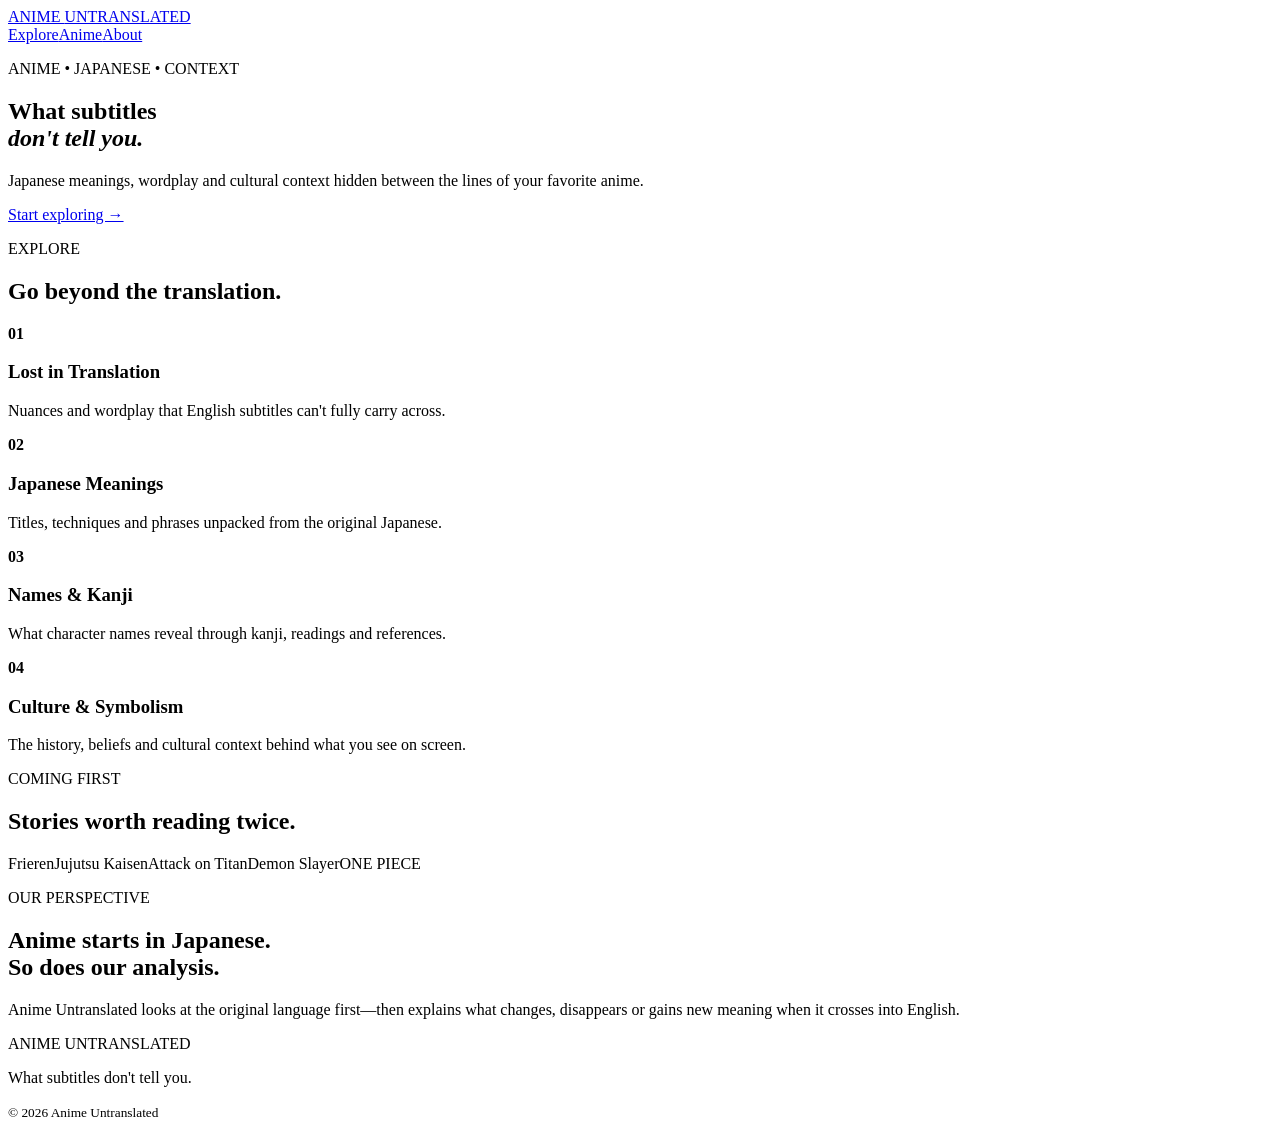
==== index.html @ e4d6406d "Build Anime Untranslated homepage" ====
<!doctype html>
<html lang="en">
<head>
<meta charset="utf-8"><meta name="viewport" content="width=device-width,initial-scale=1">
<title>Anime Untranslated — What subtitles don't tell you.</title>
<meta name="description" content="Discover the Japanese meanings, wordplay, cultural context and nuances that anime subtitles can't fully capture.">
<link rel="stylesheet" href="styles.css">
</head>
<body>
<header><a class="brand" href="/">ANIME <span>UNTRANSLATED</span></a><nav><a href="#explore">Explore</a><a href="#anime">Anime</a><a href="#about">About</a></nav></header>
<main>
<section class="hero"><p class="eyebrow">ANIME • JAPANESE • CONTEXT</p><h1>What subtitles<br><em>don't tell you.</em></h1><p class="lead">Japanese meanings, wordplay and cultural context hidden between the lines of your favorite anime.</p><a class="cta" href="#explore">Start exploring →</a></section>
<section id="explore"><p class="kicker">EXPLORE</p><h2>Go beyond the translation.</h2><div class="grid">
<article><b>01</b><h3>Lost in Translation</h3><p>Nuances and wordplay that English subtitles can't fully carry across.</p></article>
<article><b>02</b><h3>Japanese Meanings</h3><p>Titles, techniques and phrases unpacked from the original Japanese.</p></article>
<article><b>03</b><h3>Names & Kanji</h3><p>What character names reveal through kanji, readings and references.</p></article>
<article><b>04</b><h3>Culture & Symbolism</h3><p>The history, beliefs and cultural context behind what you see on screen.</p></article>
</div></section>
<section id="anime" class="featured"><p class="kicker">COMING FIRST</p><h2>Stories worth reading twice.</h2><div class="chips"><span>Frieren</span><span>Jujutsu Kaisen</span><span>Attack on Titan</span><span>Demon Slayer</span><span>ONE PIECE</span></div></section>
<section id="about" class="about"><p class="kicker">OUR PERSPECTIVE</p><h2>Anime starts in Japanese.<br>So does our analysis.</h2><p>Anime Untranslated looks at the original language first—then explains what changes, disappears or gains new meaning when it crosses into English.</p></section>
</main>
<footer><div class="brand">ANIME <span>UNTRANSLATED</span></div><p>What subtitles don't tell you.</p><small>© 2026 Anime Untranslated</small></footer>
</body></html>
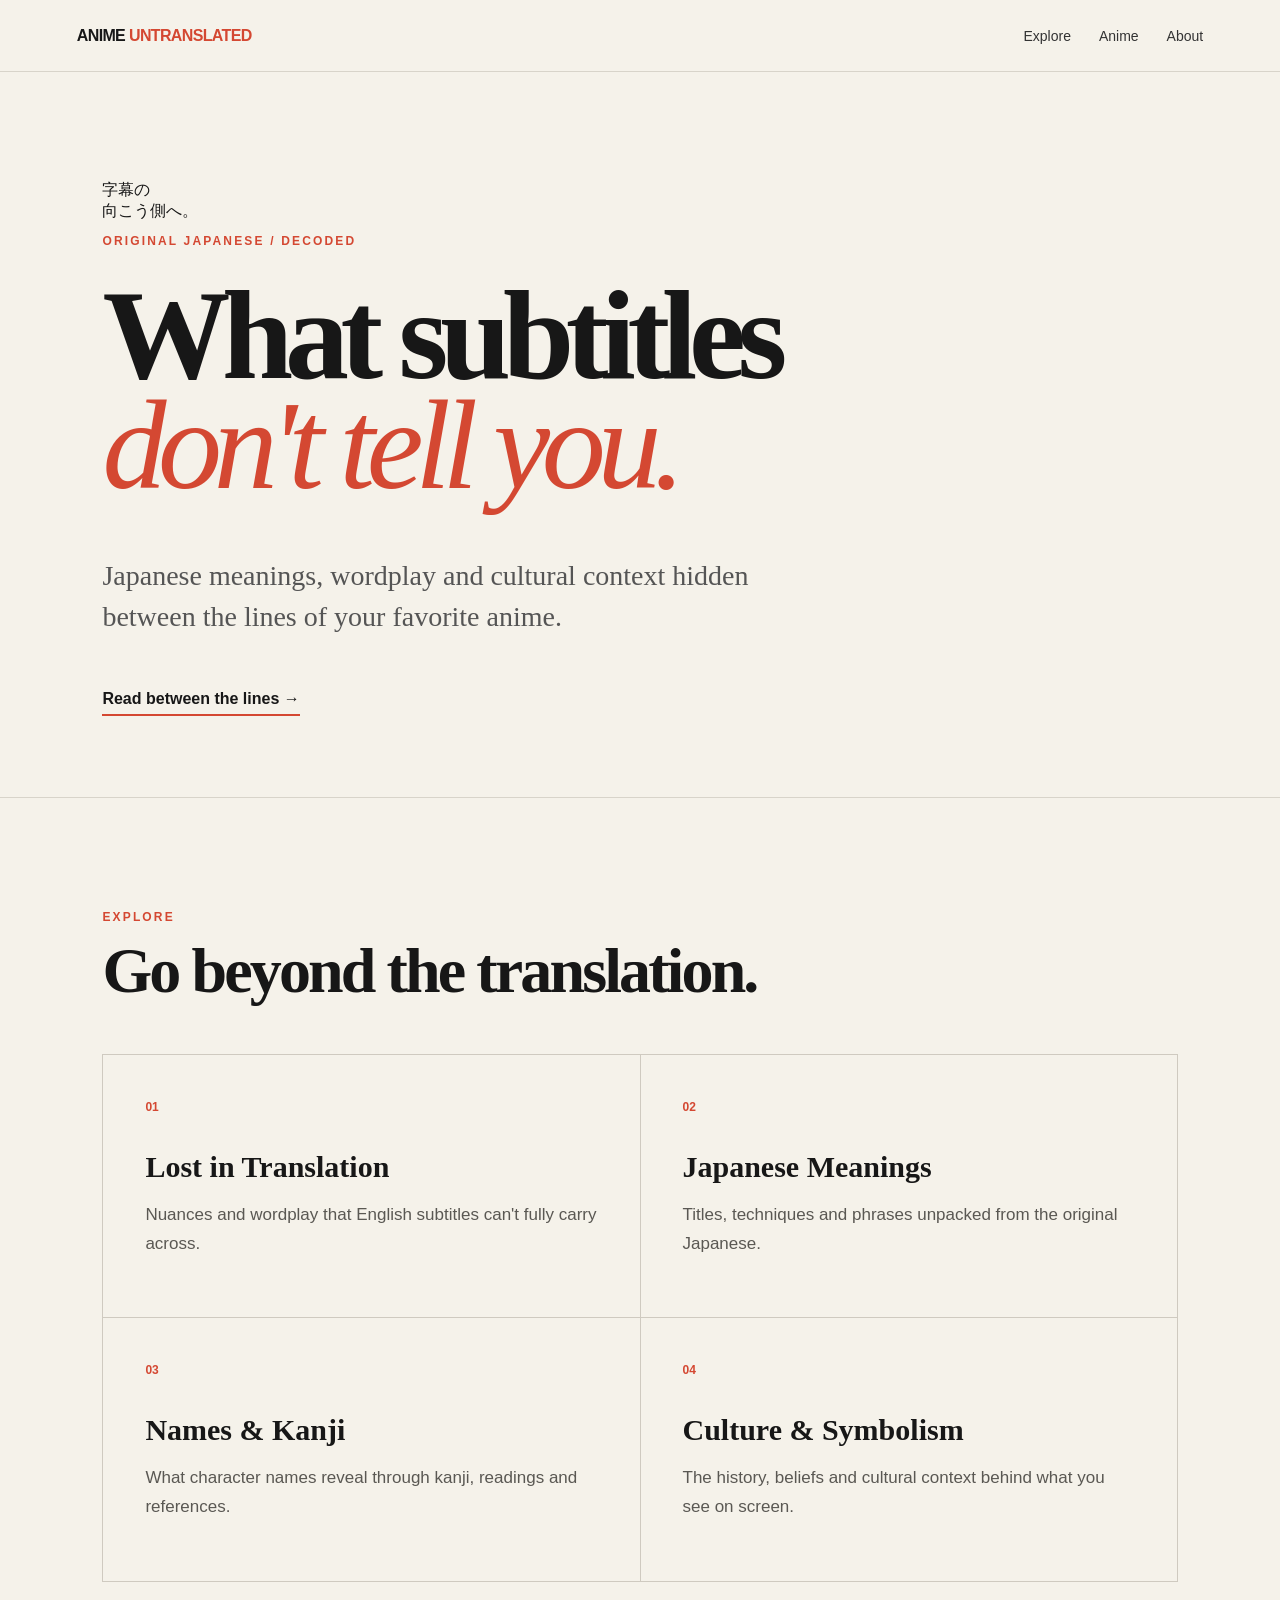
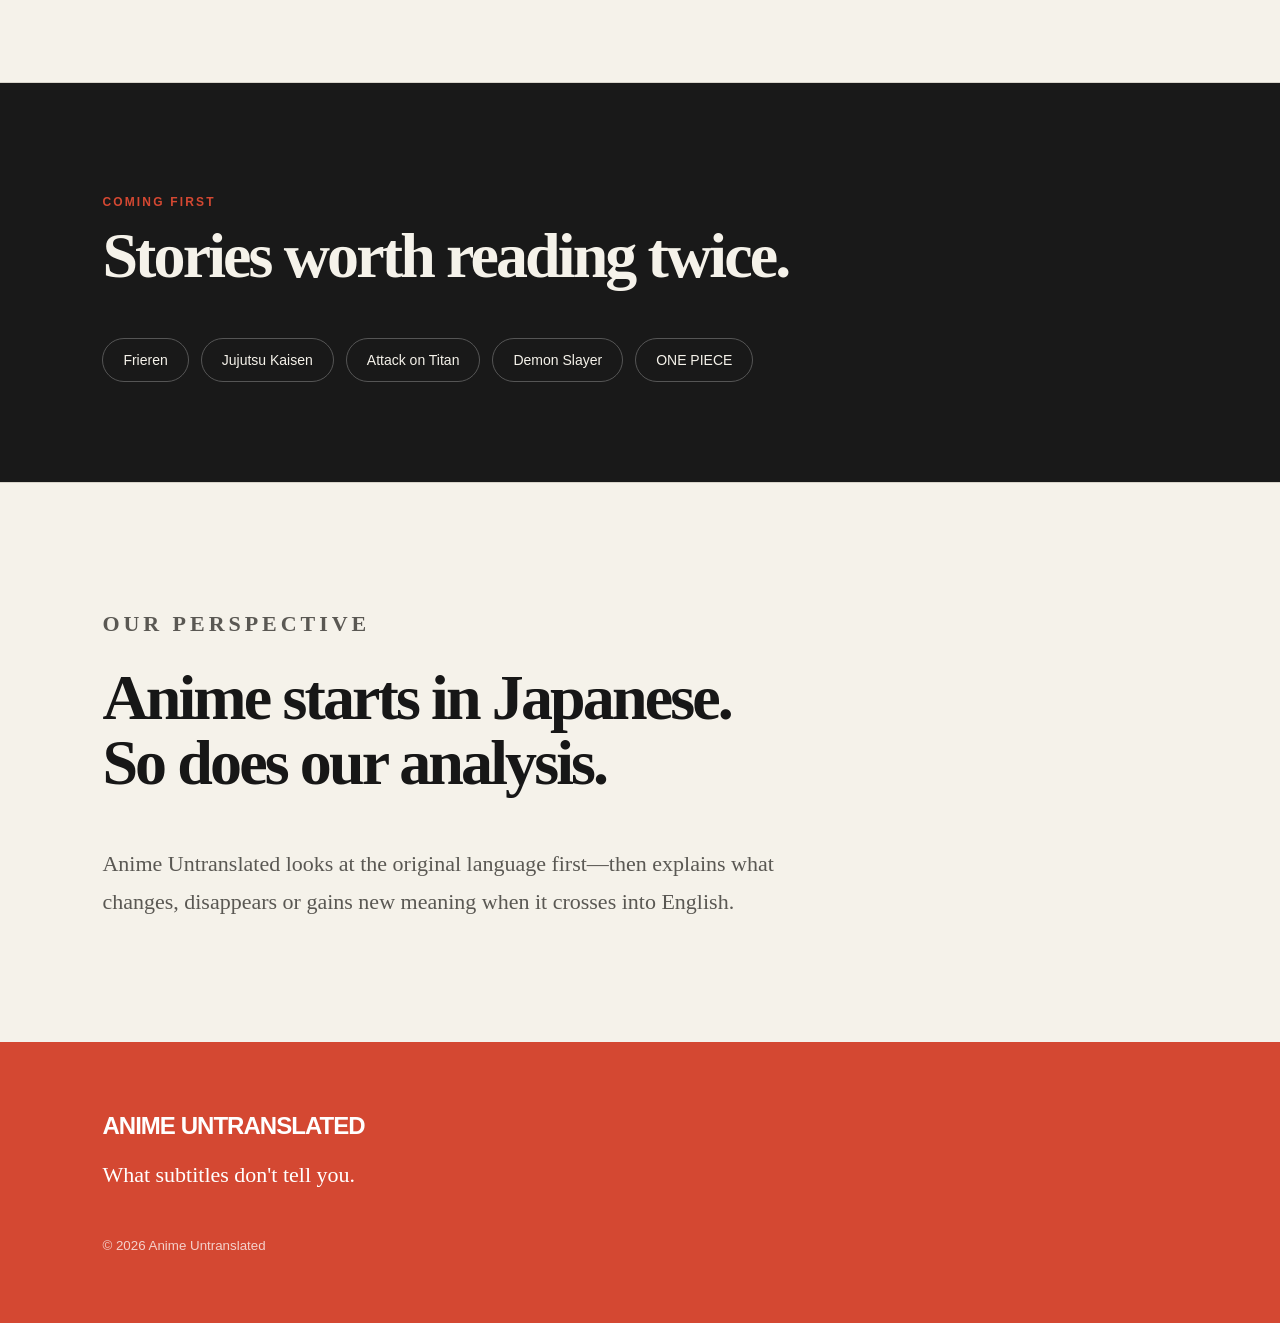
==== commit 02240c43: "Refine editorial homepage identity" ====
--- a/index.html
+++ b/index.html
@@ -9,7 +9,7 @@
 <body>
 <header><a class="brand" href="/">ANIME <span>UNTRANSLATED</span></a><nav><a href="#explore">Explore</a><a href="#anime">Anime</a><a href="#about">About</a></nav></header>
 <main>
-<section class="hero"><p class="eyebrow">ANIME • JAPANESE • CONTEXT</p><h1>What subtitles<br><em>don't tell you.</em></h1><p class="lead">Japanese meanings, wordplay and cultural context hidden between the lines of your favorite anime.</p><a class="cta" href="#explore">Start exploring →</a></section>
+<section class="hero"><div class="jp-mark" aria-hidden="true">字幕の<br>向こう側へ。</div><p class="eyebrow">ORIGINAL JAPANESE / DECODED</p><h1>What subtitles<br><em>don't tell you.</em></h1><p class="lead">Japanese meanings, wordplay and cultural context hidden between the lines of your favorite anime.</p><a class="cta" href="#explore">Read between the lines →</a></section>
 <section id="explore"><p class="kicker">EXPLORE</p><h2>Go beyond the translation.</h2><div class="grid">
 <article><b>01</b><h3>Lost in Translation</h3><p>Nuances and wordplay that English subtitles can't fully carry across.</p></article>
 <article><b>02</b><h3>Japanese Meanings</h3><p>Titles, techniques and phrases unpacked from the original Japanese.</p></article>
--- a/styles.css
+++ b/styles.css
@@ -0,0 +1 @@
+*{box-sizing:border-box}html{scroll-behavior:smooth}body{margin:0;background:#f5f2ea;color:#171717;font-family:Arial,Helvetica,sans-serif}header{height:72px;display:flex;align-items:center;justify-content:space-between;padding:0 6vw;border-bottom:1px solid #d8d4ca;position:sticky;top:0;background:rgba(245,242,234,.94);backdrop-filter:blur(10px);z-index:5}.brand{font-weight:900;letter-spacing:-.04em;text-decoration:none;color:#171717}.brand span{color:#d44832}nav{display:flex;gap:28px}nav a{color:#333;text-decoration:none;font-size:14px}.hero{min-height:78vh;padding:12vh 8vw 9vh;display:flex;flex-direction:column;justify-content:center}.eyebrow,.kicker{font-size:12px;font-weight:800;letter-spacing:.18em;color:#d44832}.hero h1{font-family:Georgia,serif;font-size:clamp(58px,10vw,128px);line-height:.86;letter-spacing:-.065em;margin:20px 0 28px;max-width:1100px}.hero h1 em{font-weight:400;color:#d44832}.lead{font-family:Georgia,serif;font-size:clamp(19px,2.2vw,28px);line-height:1.45;max-width:700px;color:#555}.cta{display:inline-block;margin-top:25px;color:#171717;font-weight:800;text-decoration:none;border-bottom:2px solid #d44832;width:max-content;padding-bottom:6px}section:not(.hero){padding:100px 8vw;border-top:1px solid #d8d4ca}h2{font-family:Georgia,serif;font-size:clamp(38px,5vw,68px);letter-spacing:-.045em;margin:14px 0 50px;line-height:1.02}.grid{display:grid;grid-template-columns:repeat(2,1fr);gap:1px;background:#cfcac0;border:1px solid #cfcac0}.grid article{background:#f5f2ea;padding:42px}.grid b{color:#d44832;font-size:12px}.grid h3{font-family:Georgia,serif;font-size:30px;margin:35px 0 12px}.grid p,.about p{color:#5a5853;line-height:1.7;font-size:17px;max-width:720px}.featured{background:#191919;color:#f5f2ea}.chips{display:flex;flex-wrap:wrap;gap:12px}.chips span{border:1px solid #555;border-radius:100px;padding:13px 20px;font-size:14px}.about p{font-family:Georgia,serif;font-size:22px}footer{padding:70px 8vw;background:#d44832;color:#fff}footer .brand,footer .brand span{color:#fff;font-size:24px}footer p{font-family:Georgia,serif;font-size:22px}footer small{display:block;margin-top:50px;opacity:.75}@media(max-width:650px){header{padding:0 5vw}nav{gap:14px}nav a:nth-child(2){display:none}.hero{padding:10vh 6vw 8vh}.hero h1{font-size:17vw}section:not(.hero){padding:72px 6vw}.grid{grid-template-columns:1fr}.grid article{padding:32px}h2{margin-bottom:35px}}
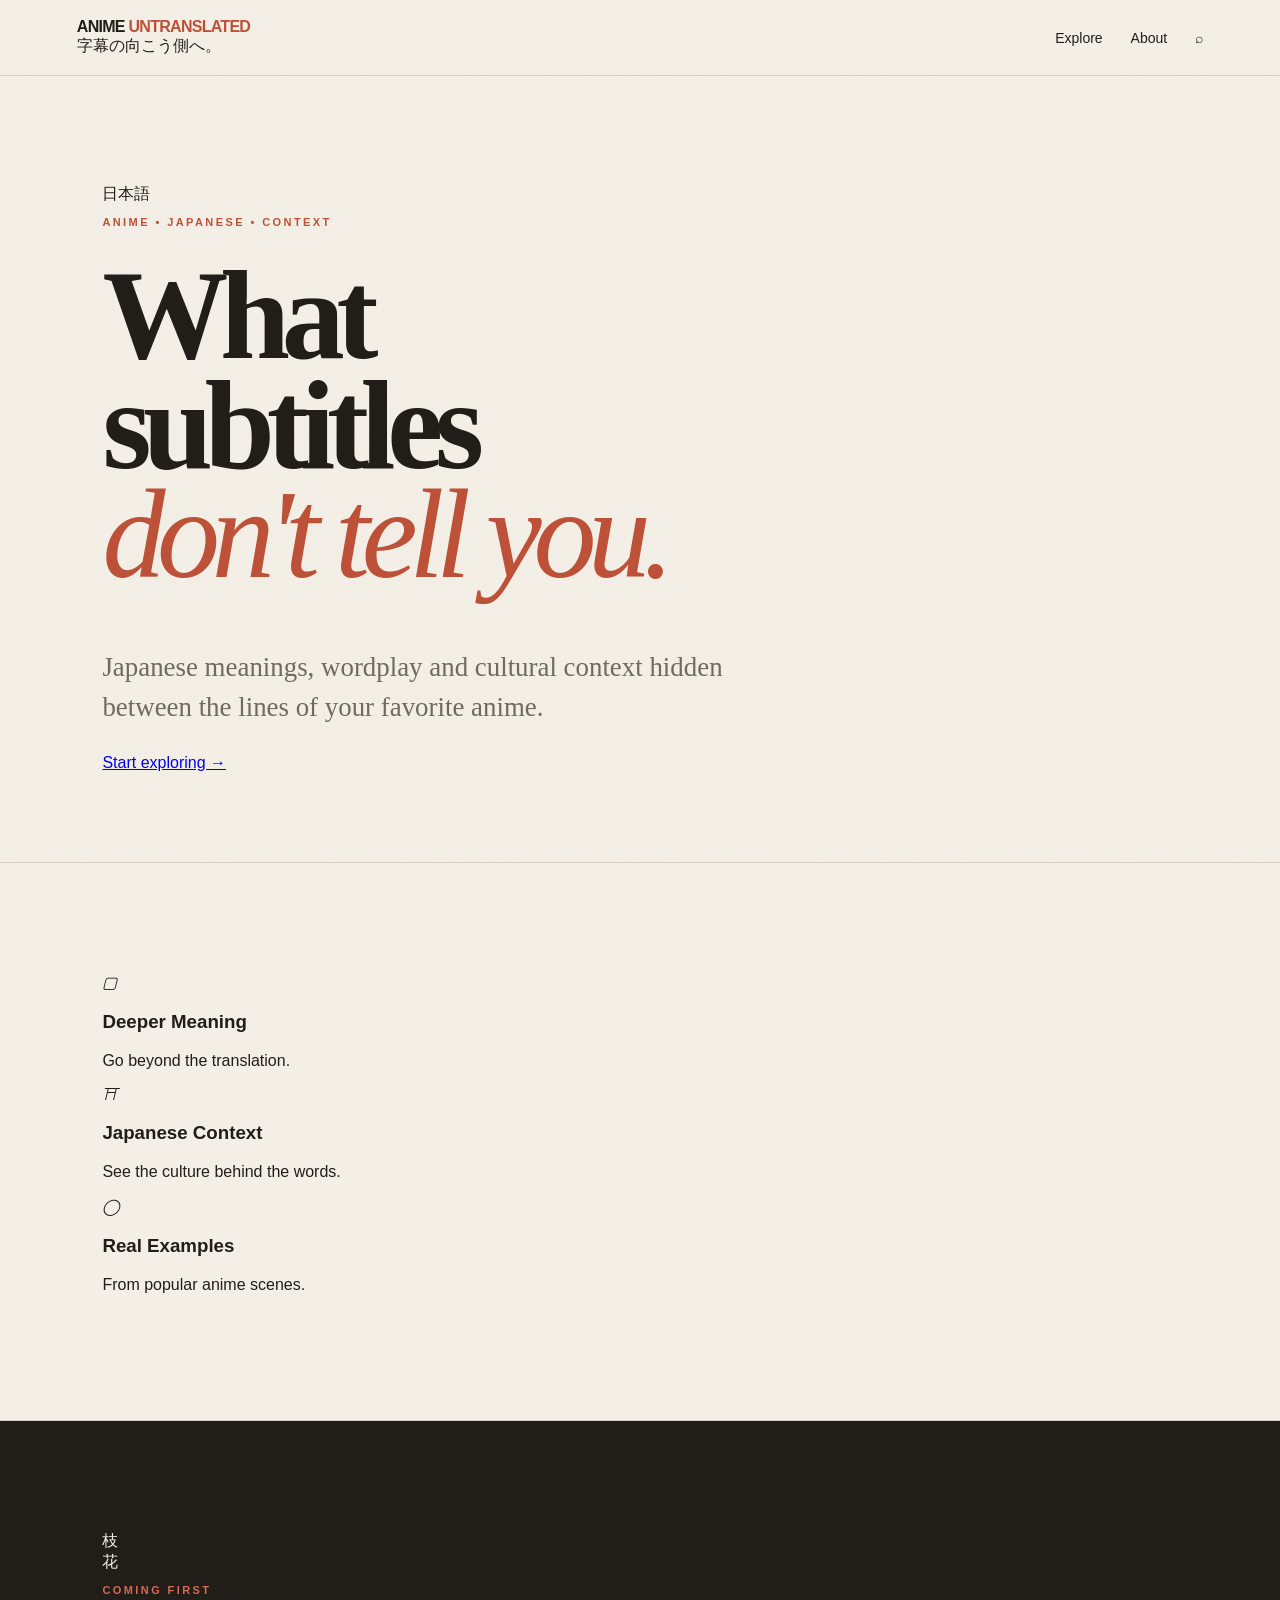
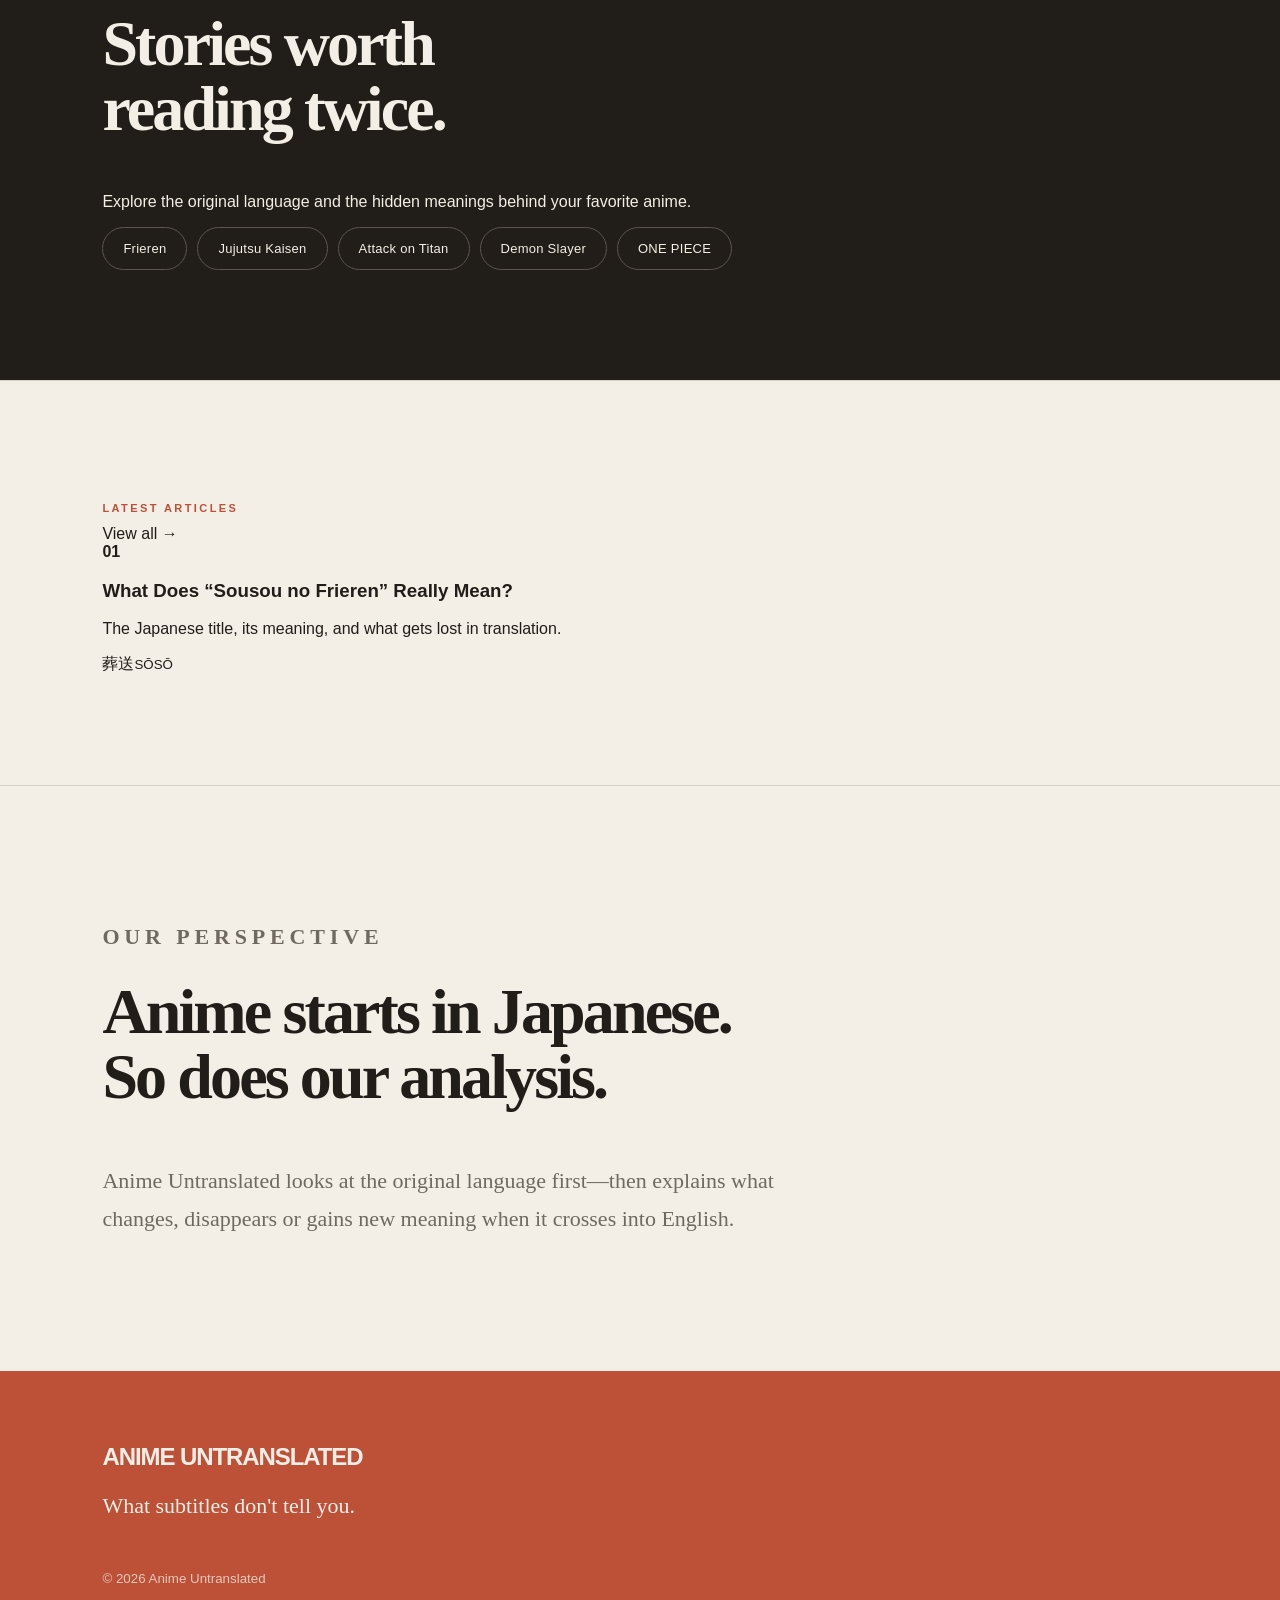
==== commit c4839b5e: "Implement refined Anime Untranslated homepage" ====
--- a/index.html
+++ b/index.html
@@ -1,23 +1,8 @@
-<!doctype html>
-<html lang="en">
-<head>
-<meta charset="utf-8"><meta name="viewport" content="width=device-width,initial-scale=1">
-<title>Anime Untranslated — What subtitles don't tell you.</title>
-<meta name="description" content="Discover the Japanese meanings, wordplay, cultural context and nuances that anime subtitles can't fully capture.">
-<link rel="stylesheet" href="styles.css">
-</head>
-<body>
-<header><a class="brand" href="/">ANIME <span>UNTRANSLATED</span></a><nav><a href="#explore">Explore</a><a href="#anime">Anime</a><a href="#about">About</a></nav></header>
-<main>
-<section class="hero"><div class="jp-mark" aria-hidden="true">字幕の<br>向こう側へ。</div><p class="eyebrow">ORIGINAL JAPANESE / DECODED</p><h1>What subtitles<br><em>don't tell you.</em></h1><p class="lead">Japanese meanings, wordplay and cultural context hidden between the lines of your favorite anime.</p><a class="cta" href="#explore">Read between the lines →</a></section>
-<section id="explore"><p class="kicker">EXPLORE</p><h2>Go beyond the translation.</h2><div class="grid">
-<article><b>01</b><h3>Lost in Translation</h3><p>Nuances and wordplay that English subtitles can't fully carry across.</p></article>
-<article><b>02</b><h3>Japanese Meanings</h3><p>Titles, techniques and phrases unpacked from the original Japanese.</p></article>
-<article><b>03</b><h3>Names & Kanji</h3><p>What character names reveal through kanji, readings and references.</p></article>
-<article><b>04</b><h3>Culture & Symbolism</h3><p>The history, beliefs and cultural context behind what you see on screen.</p></article>
-</div></section>
-<section id="anime" class="featured"><p class="kicker">COMING FIRST</p><h2>Stories worth reading twice.</h2><div class="chips"><span>Frieren</span><span>Jujutsu Kaisen</span><span>Attack on Titan</span><span>Demon Slayer</span><span>ONE PIECE</span></div></section>
-<section id="about" class="about"><p class="kicker">OUR PERSPECTIVE</p><h2>Anime starts in Japanese.<br>So does our analysis.</h2><p>Anime Untranslated looks at the original language first—then explains what changes, disappears or gains new meaning when it crosses into English.</p></section>
-</main>
-<footer><div class="brand">ANIME <span>UNTRANSLATED</span></div><p>What subtitles don't tell you.</p><small>© 2026 Anime Untranslated</small></footer>
-</body></html>+<!doctype html><html lang="en"><head><meta charset="utf-8"><meta name="viewport" content="width=device-width,initial-scale=1"><title>Anime Untranslated — What subtitles don't tell you.</title><meta name="description" content="Japanese meanings, wordplay and cultural context hidden between the lines of your favorite anime."><link rel="stylesheet" href="styles.css"></head><body>
+<header><div><a class="brand" href="/">ANIME <span>UNTRANSLATED</span></a><div class="brand-jp">字幕の向こう側へ。</div></div><nav><a href="#explore">Explore</a><a href="#about">About</a><a class="search" href="#latest" aria-label="Latest articles">⌕</a></nav></header>
+<main><section class="hero"><div class="kanji" aria-hidden="true">日本語</div><p class="eyebrow">ANIME • JAPANESE • CONTEXT</p><h1>What<br>subtitles<br><em>don't tell you.</em></h1><p class="lead">Japanese meanings, wordplay and cultural context hidden between the lines of your favorite anime.</p><a class="button" href="#explore">Start exploring →</a></section>
+<section id="explore" class="benefits"><div><i>▢</i><h3>Deeper Meaning</h3><p>Go beyond the translation.</p></div><div><i>⛩</i><h3>Japanese Context</h3><p>See the culture behind the words.</p></div><div><i>◯</i><h3>Real Examples</h3><p>From popular anime scenes.</p></div></section>
+<section class="featured"><div class="sakura" aria-hidden="true">枝<br>花</div><p class="kicker">COMING FIRST</p><h2>Stories worth<br>reading twice.</h2><p>Explore the original language and the hidden meanings behind your favorite anime.</p><div class="chips"><span>Frieren</span><span>Jujutsu Kaisen</span><span>Attack on Titan</span><span>Demon Slayer</span><span>ONE PIECE</span></div></section>
+<section id="latest" class="latest"><div class="section-head"><p class="kicker">LATEST ARTICLES</p><span>View all →</span></div><article class="article-card"><b>01</b><div><h3>What Does “Sousou no Frieren” Really Mean?</h3><p>The Japanese title, its meaning, and what gets lost in translation.</p></div><div class="article-art" aria-hidden="true"><span>葬送</span><small>SŌSŌ</small></div></article></section>
+<section id="about" class="about"><p class="kicker">OUR PERSPECTIVE</p><h2>Anime starts in Japanese.<br>So does our analysis.</h2><p>Anime Untranslated looks at the original language first—then explains what changes, disappears or gains new meaning when it crosses into English.</p></section></main>
+<footer><div class="brand">ANIME <span>UNTRANSLATED</span></div><p>What subtitles don't tell you.</p><small>© 2026 Anime Untranslated</small></footer></body></html>
--- a/styles.css
+++ b/styles.css
@@ -1 +1 @@
-*{box-sizing:border-box}html{scroll-behavior:smooth}body{margin:0;background:#f5f2ea;color:#171717;font-family:Arial,Helvetica,sans-serif}header{height:72px;display:flex;align-items:center;justify-content:space-between;padding:0 6vw;border-bottom:1px solid #d8d4ca;position:sticky;top:0;background:rgba(245,242,234,.94);backdrop-filter:blur(10px);z-index:5}.brand{font-weight:900;letter-spacing:-.04em;text-decoration:none;color:#171717}.brand span{color:#d44832}nav{display:flex;gap:28px}nav a{color:#333;text-decoration:none;font-size:14px}.hero{min-height:78vh;padding:12vh 8vw 9vh;display:flex;flex-direction:column;justify-content:center}.eyebrow,.kicker{font-size:12px;font-weight:800;letter-spacing:.18em;color:#d44832}.hero h1{font-family:Georgia,serif;font-size:clamp(58px,10vw,128px);line-height:.86;letter-spacing:-.065em;margin:20px 0 28px;max-width:1100px}.hero h1 em{font-weight:400;color:#d44832}.lead{font-family:Georgia,serif;font-size:clamp(19px,2.2vw,28px);line-height:1.45;max-width:700px;color:#555}.cta{display:inline-block;margin-top:25px;color:#171717;font-weight:800;text-decoration:none;border-bottom:2px solid #d44832;width:max-content;padding-bottom:6px}section:not(.hero){padding:100px 8vw;border-top:1px solid #d8d4ca}h2{font-family:Georgia,serif;font-size:clamp(38px,5vw,68px);letter-spacing:-.045em;margin:14px 0 50px;line-height:1.02}.grid{display:grid;grid-template-columns:repeat(2,1fr);gap:1px;background:#cfcac0;border:1px solid #cfcac0}.grid article{background:#f5f2ea;padding:42px}.grid b{color:#d44832;font-size:12px}.grid h3{font-family:Georgia,serif;font-size:30px;margin:35px 0 12px}.grid p,.about p{color:#5a5853;line-height:1.7;font-size:17px;max-width:720px}.featured{background:#191919;color:#f5f2ea}.chips{display:flex;flex-wrap:wrap;gap:12px}.chips span{border:1px solid #555;border-radius:100px;padding:13px 20px;font-size:14px}.about p{font-family:Georgia,serif;font-size:22px}footer{padding:70px 8vw;background:#d44832;color:#fff}footer .brand,footer .brand span{color:#fff;font-size:24px}footer p{font-family:Georgia,serif;font-size:22px}footer small{display:block;margin-top:50px;opacity:.75}@media(max-width:650px){header{padding:0 5vw}nav{gap:14px}nav a:nth-child(2){display:none}.hero{padding:10vh 6vw 8vh}.hero h1{font-size:17vw}section:not(.hero){padding:72px 6vw}.grid{grid-template-columns:1fr}.grid article{padding:32px}h2{margin-bottom:35px}}+:root{--paper:#f3efe6;--ink:#211d19;--muted:#6f6962;--clay:#bd5138;--rule:#d8d0c4;--dark:#211d19}*{box-sizing:border-box}html{scroll-behavior:smooth}body{margin:0;background:var(--paper);color:var(--ink);font-family:-apple-system,BlinkMacSystemFont,"Helvetica Neue",Arial,sans-serif;-webkit-font-smoothing:antialiased}body:before{content:"";position:fixed;inset:0;pointer-events:none;opacity:.17;background-image:url("data:image/svg+xml,%3Csvg viewBox='0 0 180 180' xmlns='http://www.w3.org/2000/svg'%3E%3Cfilter id='n'%3E%3CfeTurbulence type='fractalNoise' baseFrequency='.8' numOctaves='3' stitchTiles='stitch'/%3E%3C/filter%3E%3Crect width='100%25' height='100%25' filter='url(%23n)' opacity='.08'/%3E%3C/svg%3E");z-index:20}header{height:76px;display:flex;align-items:center;justify-content:space-between;padding:0 6vw;border-bottom:1px solid var(--rule);position:sticky;top:0;background:rgba(243,239,230,.91);backdrop-filter:blur(14px);z-index:10}.brand{font-weight:900;letter-spacing:-.045em;text-decoration:none;color:var(--ink)}.brand span{color:var(--clay)}nav{display:flex;gap:28px}nav a{color:var(--ink);text-decoration:none;font-size:14px;position:relative}nav a:after{content:"";position:absolute;left:0;right:100%;bottom:-7px;height:1px;background:var(--clay);transition:.2s}nav a:hover:after{right:0}.hero{min-height:82vh;padding:12vh 8vw 10vh;display:flex;flex-direction:column;justify-content:center;position:relative;overflow:hidden}.jp-mark{position:absolute;right:6vw;top:11vh;font-family:Georgia,"Times New Roman",serif;font-size:clamp(42px,6vw,88px);line-height:1.05;color:var(--clay);opacity:.10;writing-mode:vertical-rl;letter-spacing:.06em}.eyebrow,.kicker{font-size:11px;font-weight:800;letter-spacing:.22em;color:var(--clay)}.hero h1{font-family:Georgia,"Times New Roman",serif;font-size:clamp(58px,10vw,126px);line-height:.87;letter-spacing:-.066em;margin:22px 0 30px;max-width:1050px}.hero h1 em{font-weight:400;color:var(--clay)}.lead{font-family:Georgia,"Times New Roman",serif;font-size:clamp(19px,2.1vw,27px);line-height:1.5;max-width:680px;color:var(--muted)}.cta{display:inline-flex;align-items:center;margin-top:26px;color:var(--ink);font-weight:800;text-decoration:none;border-bottom:2px solid var(--clay);width:max-content;padding:0 0 7px;transition:gap .2s;gap:8px}.cta:hover{gap:14px}section:not(.hero){padding:110px 8vw;border-top:1px solid var(--rule)}h2{font-family:Georgia,"Times New Roman",serif;font-size:clamp(39px,5vw,67px);letter-spacing:-.045em;margin:15px 0 52px;line-height:1.02}.grid{display:grid;grid-template-columns:repeat(2,1fr);gap:1px;background:var(--rule);border:1px solid var(--rule)}.grid article{background:var(--paper);padding:44px;transition:transform .25s,background .25s}.grid article:hover{background:#eee7db;transform:translateY(-3px)}.grid b{color:var(--clay);font-size:11px;letter-spacing:.12em}.grid h3{font-family:Georgia,"Times New Roman",serif;font-size:30px;margin:38px 0 12px;letter-spacing:-.025em}.grid p,.about p{color:var(--muted);line-height:1.75;font-size:17px;max-width:720px}.featured{background:var(--dark);color:var(--paper)}.featured .kicker{color:#d76a50}.chips{display:flex;flex-wrap:wrap;gap:10px}.chips span{border:1px solid #5b554e;border-radius:100px;padding:13px 20px;font-size:13px;letter-spacing:.02em}.about p{font-family:Georgia,"Times New Roman",serif;font-size:22px}footer{padding:72px 8vw;background:var(--clay);color:var(--paper)}footer .brand,footer .brand span{color:var(--paper);font-size:24px}footer p{font-family:Georgia,"Times New Roman",serif;font-size:22px}footer small{display:block;margin-top:52px;opacity:.75}@media(max-width:650px){header{height:70px;padding:0 5.5vw}.brand{font-size:15px}nav{gap:18px}nav a{font-size:13px}nav a:nth-child(2){display:none}.hero{min-height:calc(100svh - 70px);padding:10vh 6vw 8vh}.jp-mark{font-size:46px;right:-6px;top:7vh;opacity:.065}.hero h1{font-size:16.4vw;line-height:.89;margin-top:20px}.lead{font-size:20px;line-height:1.55}.cta{margin-top:24px}section:not(.hero){padding:78px 6vw}.grid{grid-template-columns:1fr}.grid article{padding:34px}.grid h3{margin-top:30px}h2{margin-bottom:38px}}@media(prefers-reduced-motion:reduce){html{scroll-behavior:auto}.grid article,.cta,nav a:after{transition:none}}
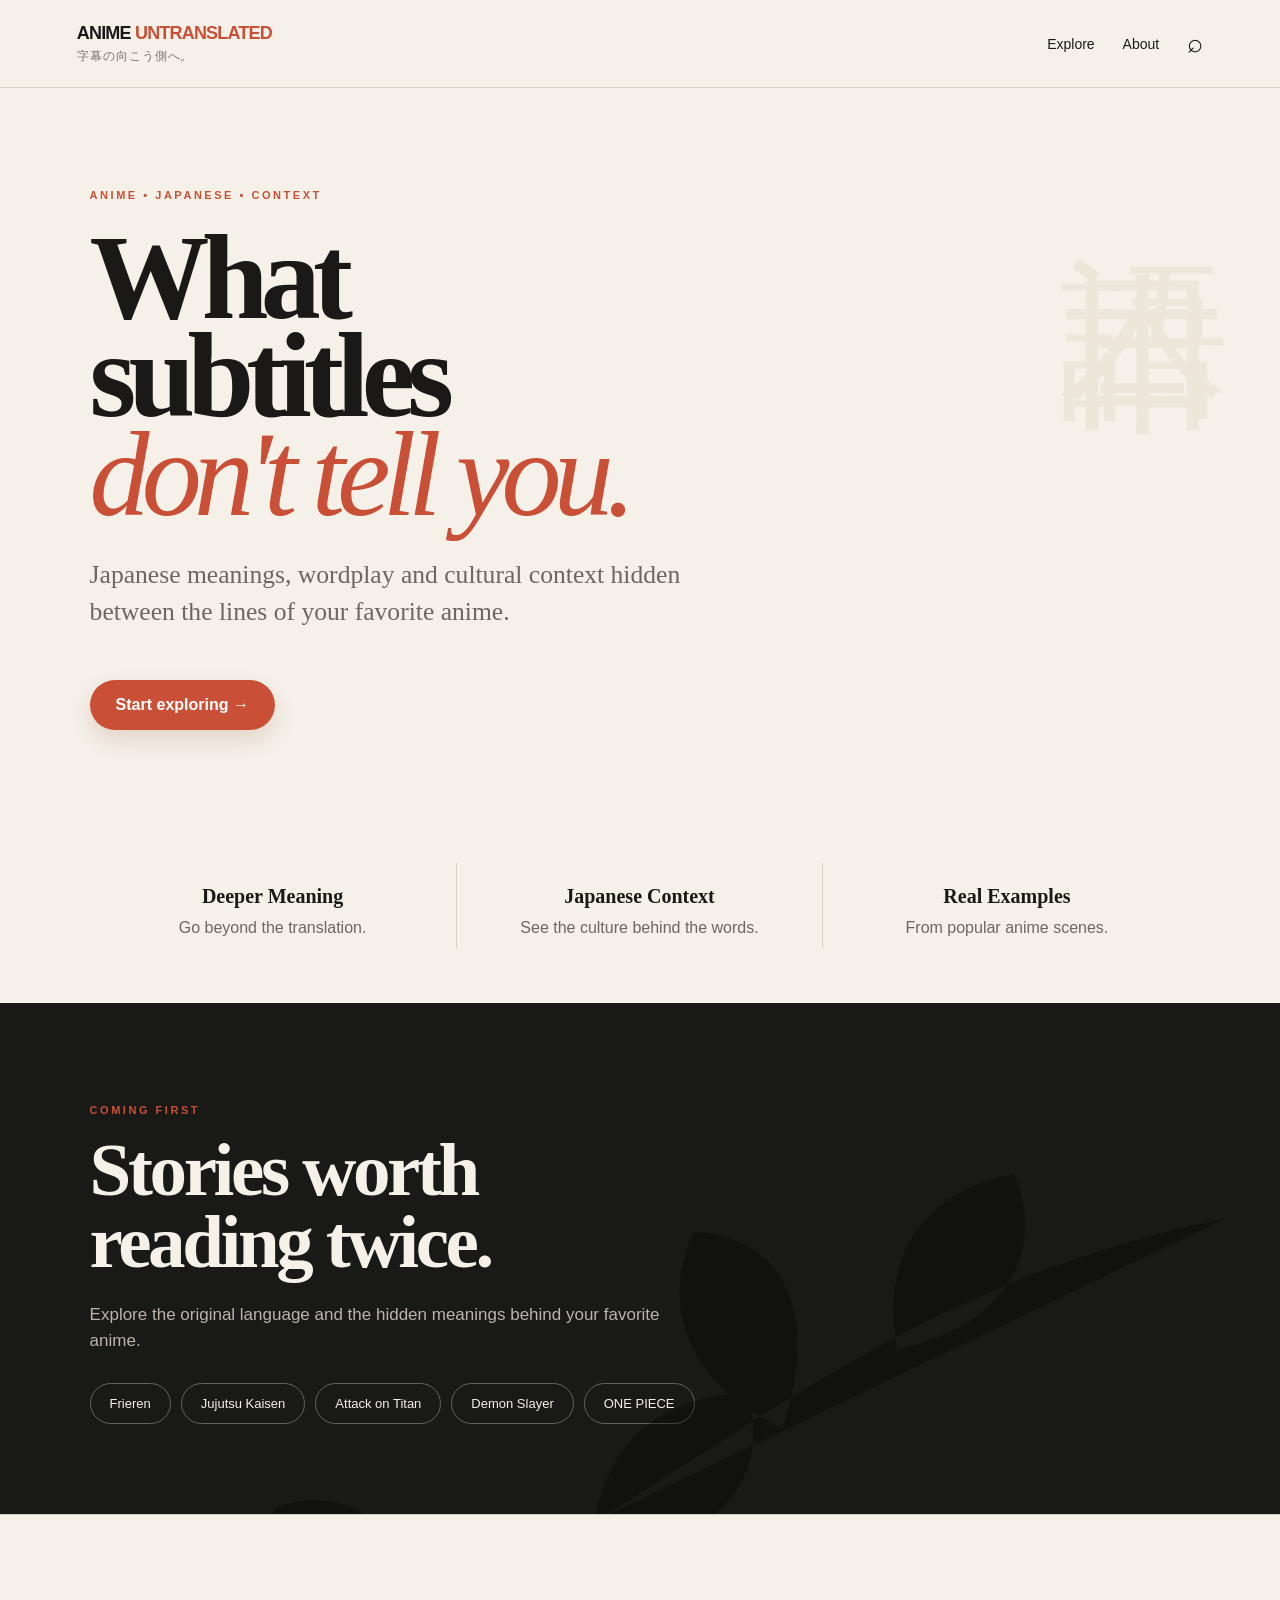
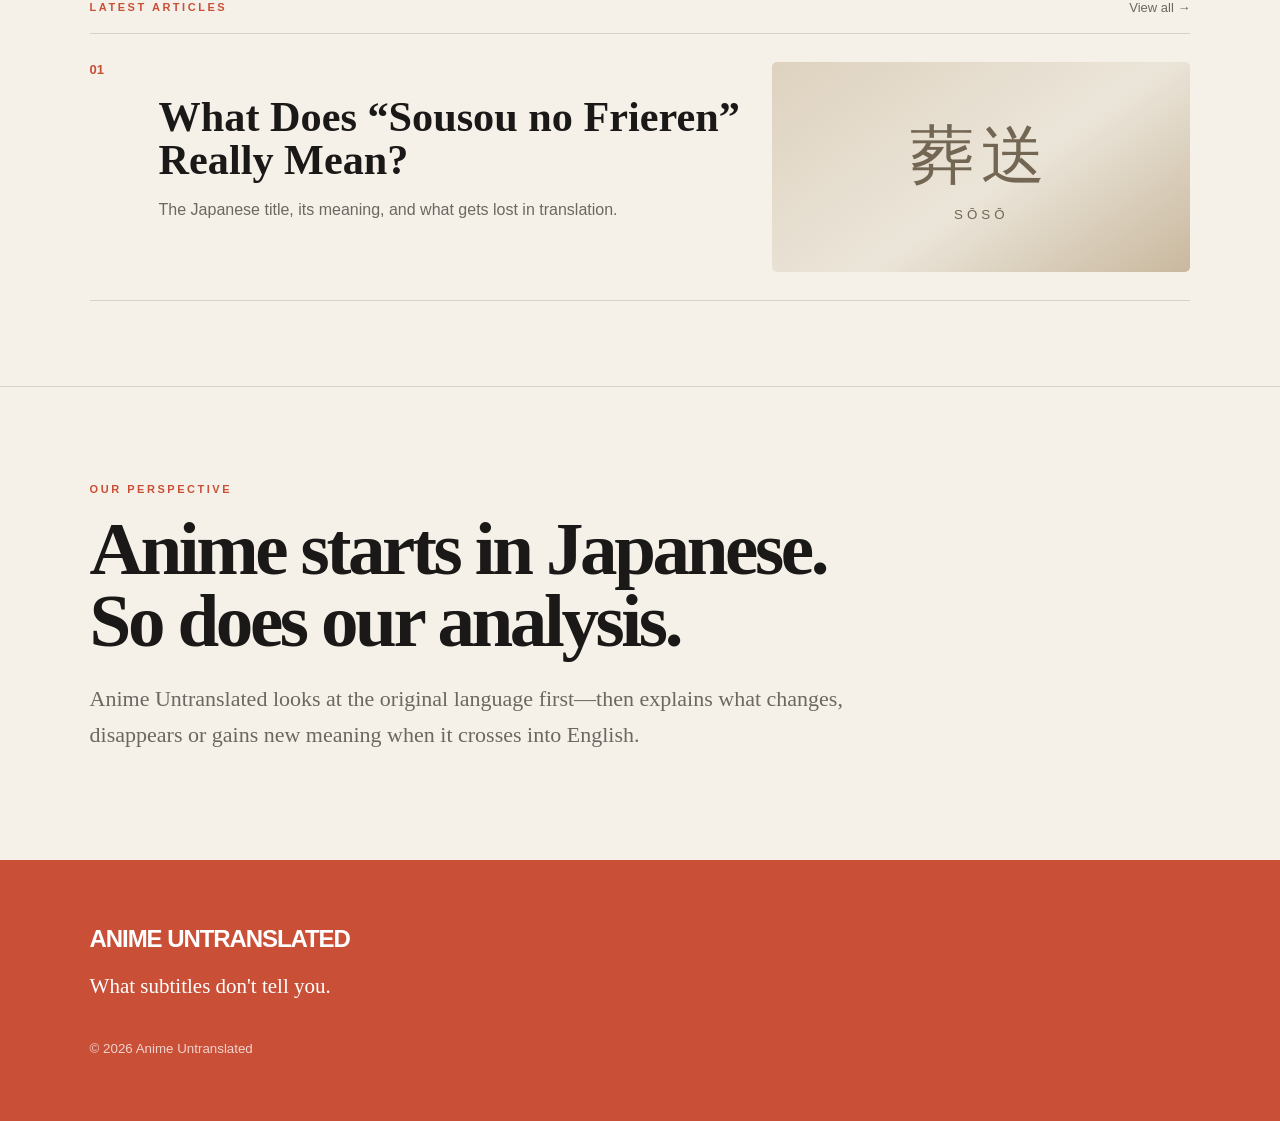
==== commit 4ba64da6: "Polish mobile icons and decorative artwork" ====
--- a/index.html
+++ b/index.html
@@ -1,8 +1,8 @@
 <!doctype html><html lang="en"><head><meta charset="utf-8"><meta name="viewport" content="width=device-width,initial-scale=1"><title>Anime Untranslated — What subtitles don't tell you.</title><meta name="description" content="Japanese meanings, wordplay and cultural context hidden between the lines of your favorite anime."><link rel="stylesheet" href="styles.css"></head><body>
 <header><div><a class="brand" href="/">ANIME <span>UNTRANSLATED</span></a><div class="brand-jp">字幕の向こう側へ。</div></div><nav><a href="#explore">Explore</a><a href="#about">About</a><a class="search" href="#latest" aria-label="Latest articles">⌕</a></nav></header>
 <main><section class="hero"><div class="kanji" aria-hidden="true">日本語</div><p class="eyebrow">ANIME • JAPANESE • CONTEXT</p><h1>What<br>subtitles<br><em>don't tell you.</em></h1><p class="lead">Japanese meanings, wordplay and cultural context hidden between the lines of your favorite anime.</p><a class="button" href="#explore">Start exploring →</a></section>
-<section id="explore" class="benefits"><div><i>▢</i><h3>Deeper Meaning</h3><p>Go beyond the translation.</p></div><div><i>⛩</i><h3>Japanese Context</h3><p>See the culture behind the words.</p></div><div><i>◯</i><h3>Real Examples</h3><p>From popular anime scenes.</p></div></section>
-<section class="featured"><div class="sakura" aria-hidden="true">枝<br>花</div><p class="kicker">COMING FIRST</p><h2>Stories worth<br>reading twice.</h2><p>Explore the original language and the hidden meanings behind your favorite anime.</p><div class="chips"><span>Frieren</span><span>Jujutsu Kaisen</span><span>Attack on Titan</span><span>Demon Slayer</span><span>ONE PIECE</span></div></section>
+<section id="explore" class="benefits"><div><i class="ico book" aria-hidden="true"></i><h3>Deeper Meaning</h3><p>Go beyond the translation.</p></div><div><i class="ico torii" aria-hidden="true"></i><h3>Japanese Context</h3><p>See the culture behind the words.</p></div><div><i class="ico bubble" aria-hidden="true"></i><h3>Real Examples</h3><p>From popular anime scenes.</p></div></section>
+<section class="featured"><svg class="sakura" viewBox="0 0 260 210" aria-hidden="true"><path d="M250 8C190 34 160 73 119 111S55 158 9 194M186 51c-8-19-2-35 17-43 10 15 6 32-17 43Zm-21 22c-20-5-32-18-28-38 18-3 31 9 28 38Zm-35 36c-4-22 5-37 26-42 9 17 1 34-26 42Zm-31 31c-21 1-35-8-39-27 16-10 33-1 39 27Zm-34 26c-4-19 3-33 21-40 11 13 6 29-21 40Z"/></svg><p class="kicker">COMING FIRST</p><h2>Stories worth<br>reading twice.</h2><p>Explore the original language and the hidden meanings behind your favorite anime.</p><div class="chips"><span>Frieren</span><span>Jujutsu Kaisen</span><span>Attack on Titan</span><span>Demon Slayer</span><span>ONE PIECE</span></div></section>
 <section id="latest" class="latest"><div class="section-head"><p class="kicker">LATEST ARTICLES</p><span>View all →</span></div><article class="article-card"><b>01</b><div><h3>What Does “Sousou no Frieren” Really Mean?</h3><p>The Japanese title, its meaning, and what gets lost in translation.</p></div><div class="article-art" aria-hidden="true"><span>葬送</span><small>SŌSŌ</small></div></article></section>
 <section id="about" class="about"><p class="kicker">OUR PERSPECTIVE</p><h2>Anime starts in Japanese.<br>So does our analysis.</h2><p>Anime Untranslated looks at the original language first—then explains what changes, disappears or gains new meaning when it crosses into English.</p></section></main>
 <footer><div class="brand">ANIME <span>UNTRANSLATED</span></div><p>What subtitles don't tell you.</p><small>© 2026 Anime Untranslated</small></footer></body></html>
--- a/styles.css
+++ b/styles.css
@@ -1 +1 @@
-:root{--paper:#f3efe6;--ink:#211d19;--muted:#6f6962;--clay:#bd5138;--rule:#d8d0c4;--dark:#211d19}*{box-sizing:border-box}html{scroll-behavior:smooth}body{margin:0;background:var(--paper);color:var(--ink);font-family:-apple-system,BlinkMacSystemFont,"Helvetica Neue",Arial,sans-serif;-webkit-font-smoothing:antialiased}body:before{content:"";position:fixed;inset:0;pointer-events:none;opacity:.17;background-image:url("data:image/svg+xml,%3Csvg viewBox='0 0 180 180' xmlns='http://www.w3.org/2000/svg'%3E%3Cfilter id='n'%3E%3CfeTurbulence type='fractalNoise' baseFrequency='.8' numOctaves='3' stitchTiles='stitch'/%3E%3C/filter%3E%3Crect width='100%25' height='100%25' filter='url(%23n)' opacity='.08'/%3E%3C/svg%3E");z-index:20}header{height:76px;display:flex;align-items:center;justify-content:space-between;padding:0 6vw;border-bottom:1px solid var(--rule);position:sticky;top:0;background:rgba(243,239,230,.91);backdrop-filter:blur(14px);z-index:10}.brand{font-weight:900;letter-spacing:-.045em;text-decoration:none;color:var(--ink)}.brand span{color:var(--clay)}nav{display:flex;gap:28px}nav a{color:var(--ink);text-decoration:none;font-size:14px;position:relative}nav a:after{content:"";position:absolute;left:0;right:100%;bottom:-7px;height:1px;background:var(--clay);transition:.2s}nav a:hover:after{right:0}.hero{min-height:82vh;padding:12vh 8vw 10vh;display:flex;flex-direction:column;justify-content:center;position:relative;overflow:hidden}.jp-mark{position:absolute;right:6vw;top:11vh;font-family:Georgia,"Times New Roman",serif;font-size:clamp(42px,6vw,88px);line-height:1.05;color:var(--clay);opacity:.10;writing-mode:vertical-rl;letter-spacing:.06em}.eyebrow,.kicker{font-size:11px;font-weight:800;letter-spacing:.22em;color:var(--clay)}.hero h1{font-family:Georgia,"Times New Roman",serif;font-size:clamp(58px,10vw,126px);line-height:.87;letter-spacing:-.066em;margin:22px 0 30px;max-width:1050px}.hero h1 em{font-weight:400;color:var(--clay)}.lead{font-family:Georgia,"Times New Roman",serif;font-size:clamp(19px,2.1vw,27px);line-height:1.5;max-width:680px;color:var(--muted)}.cta{display:inline-flex;align-items:center;margin-top:26px;color:var(--ink);font-weight:800;text-decoration:none;border-bottom:2px solid var(--clay);width:max-content;padding:0 0 7px;transition:gap .2s;gap:8px}.cta:hover{gap:14px}section:not(.hero){padding:110px 8vw;border-top:1px solid var(--rule)}h2{font-family:Georgia,"Times New Roman",serif;font-size:clamp(39px,5vw,67px);letter-spacing:-.045em;margin:15px 0 52px;line-height:1.02}.grid{display:grid;grid-template-columns:repeat(2,1fr);gap:1px;background:var(--rule);border:1px solid var(--rule)}.grid article{background:var(--paper);padding:44px;transition:transform .25s,background .25s}.grid article:hover{background:#eee7db;transform:translateY(-3px)}.grid b{color:var(--clay);font-size:11px;letter-spacing:.12em}.grid h3{font-family:Georgia,"Times New Roman",serif;font-size:30px;margin:38px 0 12px;letter-spacing:-.025em}.grid p,.about p{color:var(--muted);line-height:1.75;font-size:17px;max-width:720px}.featured{background:var(--dark);color:var(--paper)}.featured .kicker{color:#d76a50}.chips{display:flex;flex-wrap:wrap;gap:10px}.chips span{border:1px solid #5b554e;border-radius:100px;padding:13px 20px;font-size:13px;letter-spacing:.02em}.about p{font-family:Georgia,"Times New Roman",serif;font-size:22px}footer{padding:72px 8vw;background:var(--clay);color:var(--paper)}footer .brand,footer .brand span{color:var(--paper);font-size:24px}footer p{font-family:Georgia,"Times New Roman",serif;font-size:22px}footer small{display:block;margin-top:52px;opacity:.75}@media(max-width:650px){header{height:70px;padding:0 5.5vw}.brand{font-size:15px}nav{gap:18px}nav a{font-size:13px}nav a:nth-child(2){display:none}.hero{min-height:calc(100svh - 70px);padding:10vh 6vw 8vh}.jp-mark{font-size:46px;right:-6px;top:7vh;opacity:.065}.hero h1{font-size:16.4vw;line-height:.89;margin-top:20px}.lead{font-size:20px;line-height:1.55}.cta{margin-top:24px}section:not(.hero){padding:78px 6vw}.grid{grid-template-columns:1fr}.grid article{padding:34px}.grid h3{margin-top:30px}h2{margin-bottom:38px}}@media(prefers-reduced-motion:reduce){html{scroll-behavior:auto}.grid article,.cta,nav a:after{transition:none}}+:root{--paper:#f5f1e9;--ink:#1b1917;--muted:#6c6761;--clay:#c94f37;--rule:#d8d0c5;--dark:#191918}*{box-sizing:border-box}html{scroll-behavior:smooth}body{margin:0;background:var(--paper);color:var(--ink);font-family:-apple-system,BlinkMacSystemFont,"Helvetica Neue",Arial,sans-serif;-webkit-font-smoothing:antialiased}header{height:88px;display:flex;align-items:center;justify-content:space-between;padding:0 6vw;border-bottom:1px solid var(--rule);position:sticky;top:0;background:rgba(245,241,233,.94);backdrop-filter:blur(14px);z-index:10}.brand{font-weight:900;letter-spacing:-.045em;text-decoration:none;color:var(--ink);font-size:18px}.brand span{color:var(--clay)}.brand-jp{font-family:Georgia,serif;color:#77716a;font-size:12px;margin-top:4px;letter-spacing:.08em}nav{display:flex;gap:28px;align-items:center}nav a{color:var(--ink);text-decoration:none;font-size:14px}.search{font-size:27px;line-height:1}.hero{min-height:720px;padding:10vh 7vw 8vh;position:relative;overflow:hidden}.kanji{position:absolute;right:5vw;top:7vh;font-family:serif;writing-mode:vertical-rl;font-size:clamp(90px,14vw,170px);line-height:.85;color:#d7c9b7;opacity:.26;letter-spacing:-.1em}.eyebrow,.kicker{font-size:11px;font-weight:900;letter-spacing:.23em;color:var(--clay)}.hero h1{font-family:Georgia,serif;font-size:clamp(60px,9.4vw,120px);line-height:.82;letter-spacing:-.065em;margin:28px 0 32px;position:relative}.hero h1 em{font-weight:400;color:var(--clay)}.lead{font-family:Georgia,serif;font-size:clamp(20px,2vw,27px);line-height:1.45;color:var(--muted);max-width:600px;position:relative}.button{display:inline-block;margin-top:24px;padding:16px 26px;border-radius:999px;background:var(--clay);color:#fff;text-decoration:none;font-weight:700;box-shadow:0 10px 22px rgba(130,62,45,.16)}.benefits{display:grid;grid-template-columns:repeat(3,1fr);padding:55px 7vw!important;border-top:0!important}.benefits>div{text-align:center;padding:8px 28px;border-right:1px solid var(--rule)}.benefits>div:last-child{border:0}.benefits i{font-style:normal;font-size:28px}.benefits h3{font-family:Georgia,serif;font-size:20px;margin:14px 0 8px}.benefits p{color:var(--muted);margin:0;line-height:1.5}.featured{background:var(--dark);color:var(--paper);padding:90px 7vw;position:relative;overflow:hidden}.featured h2,.about h2{font-family:Georgia,serif;font-size:clamp(45px,6vw,75px);line-height:.96;letter-spacing:-.045em;margin:18px 0 24px}.featured>p:not(.kicker){color:#bbb4ac;max-width:590px;font-size:17px;line-height:1.55}.sakura{position:absolute;right:7vw;top:55px;color:#b26b59;opacity:.3;font-family:serif;font-size:80px;transform:rotate(12deg)}.chips{display:flex;flex-wrap:wrap;gap:10px;margin-top:28px;max-width:680px}.chips span{border:1px solid #66615b;border-radius:999px;padding:12px 19px;font-size:13px}.latest,.about{padding:85px 7vw;border-top:1px solid var(--rule)}.section-head{display:flex;justify-content:space-between;align-items:center;padding-bottom:18px;border-bottom:1px solid var(--rule)}.section-head p{margin:0}.section-head span{font-size:13px;color:var(--muted)}.article-card{display:grid;grid-template-columns:45px 1fr 38%;gap:24px;align-items:center;padding:28px 0;border-bottom:1px solid var(--rule)}.article-card>b{align-self:start;color:var(--clay);font-size:13px}.article-card h3{font-family:Georgia,serif;font-size:clamp(27px,3.3vw,45px);line-height:1.03;margin:0 0 15px}.article-card p{color:var(--muted);line-height:1.55}.article-art{min-height:210px;border-radius:5px;background:linear-gradient(145deg,#ded2bf,#ebe5d9 55%,#c9b89e);display:flex;flex-direction:column;align-items:center;justify-content:center;color:#736653}.article-art span{font-family:serif;font-size:64px;letter-spacing:.12em}.article-art small{letter-spacing:.3em;margin-top:8px}.about h2{color:var(--ink)}.about>p:last-child{font-family:Georgia,serif;color:var(--muted);font-size:22px;line-height:1.65;max-width:760px}footer{padding:65px 7vw;background:var(--clay);color:#fff}footer .brand,footer .brand span{color:#fff;font-size:24px}footer p{font-family:Georgia,serif;font-size:21px}footer small{display:block;margin-top:42px;opacity:.75}@media(max-width:650px){header{height:82px;padding:0 6vw}.brand{font-size:15px}.brand-jp{font-size:10px}nav{gap:17px}nav a{font-size:13px}.search{display:none}.hero{min-height:650px;padding:9vh 6vw 7vh}.kanji{font-size:90px;right:-10px;top:6vh;opacity:.18}.hero h1{font-size:16.2vw;line-height:.84;margin:24px 0 27px}.lead{font-size:19px;max-width:92%}.button{padding:14px 22px}.benefits{padding:38px 4vw!important;gap:0}.benefits>div{padding:5px 9px}.benefits i{font-size:23px}.benefits h3{font-size:14px}.benefits p{font-size:12px}.featured,.latest,.about{padding:70px 6vw}.featured h2,.about h2{font-size:13vw}.sakura{font-size:60px;right:3vw}.article-card{grid-template-columns:28px 1fr;gap:12px 14px}.article-card .article-art{grid-column:1/-1;min-height:150px}.article-card h3{font-size:29px}.article-card p{font-size:15px}.article-art span{font-size:50px}.about>p:last-child{font-size:20px}}
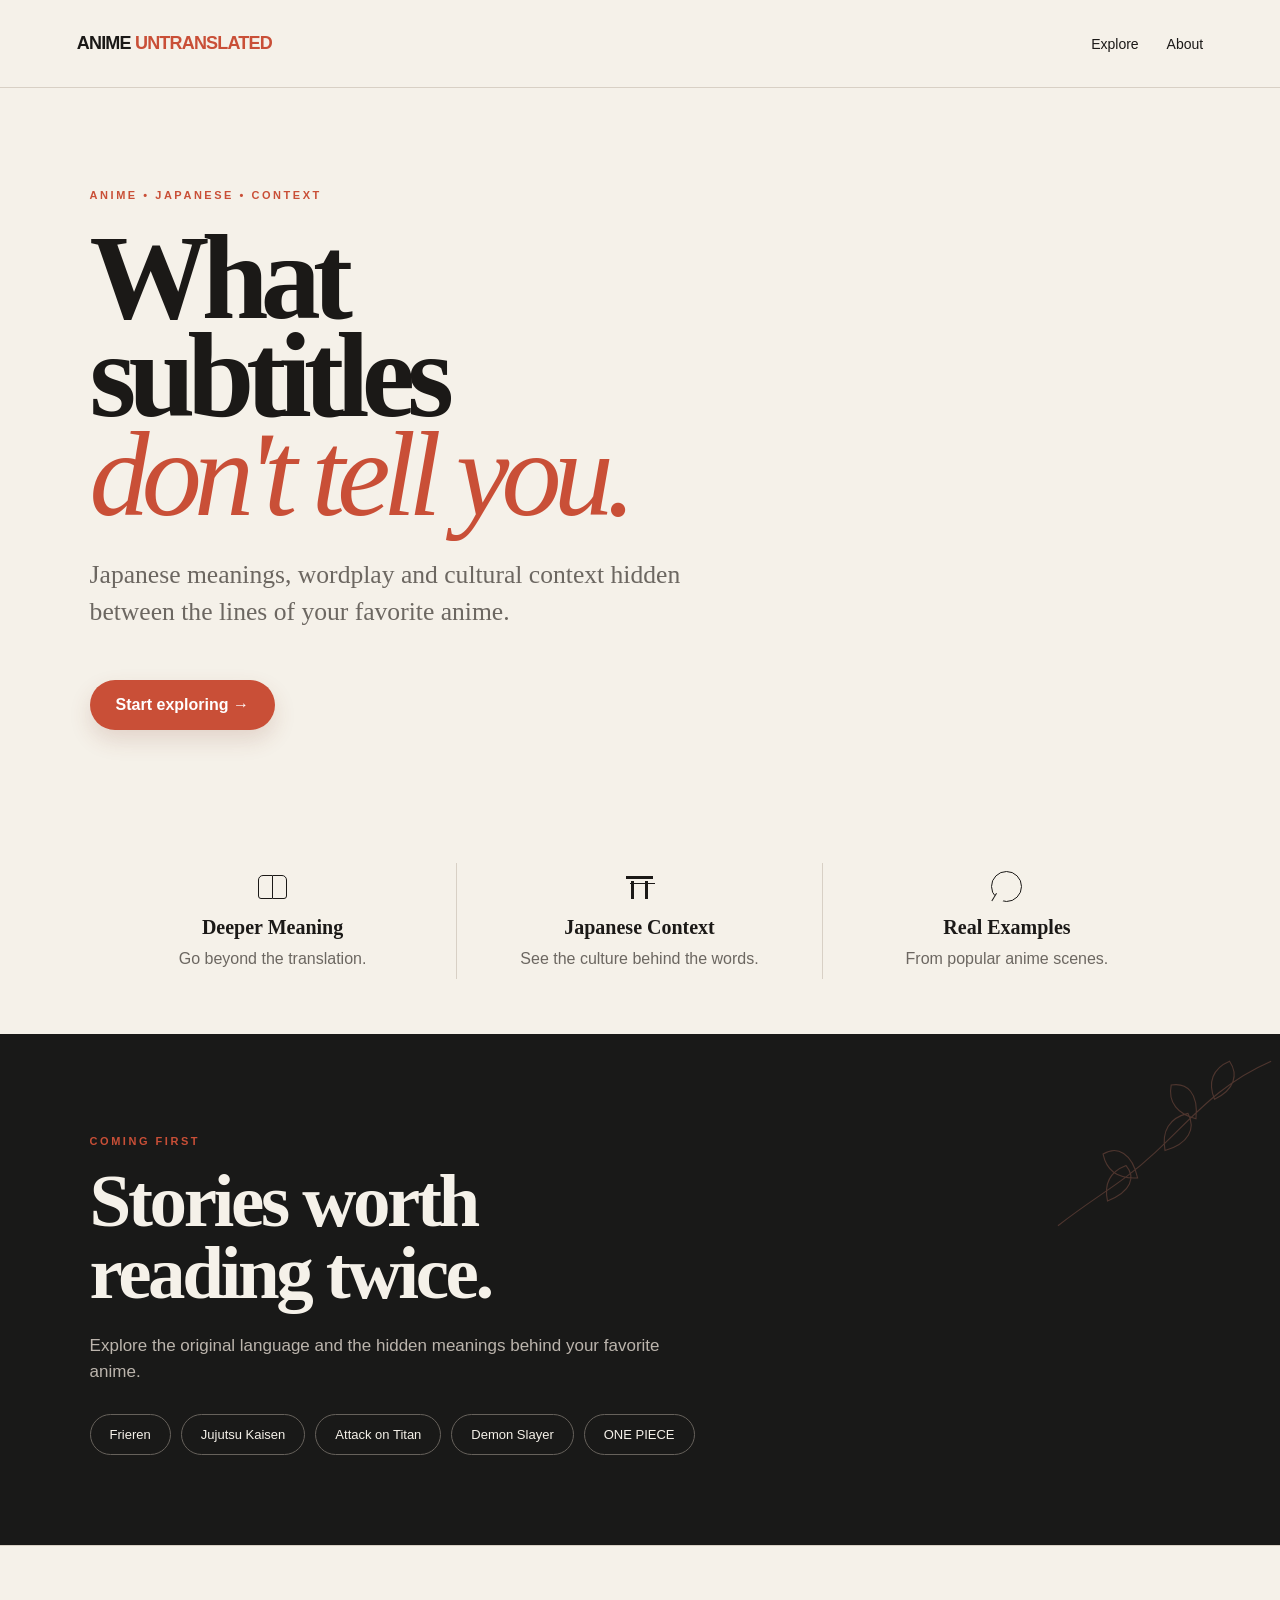
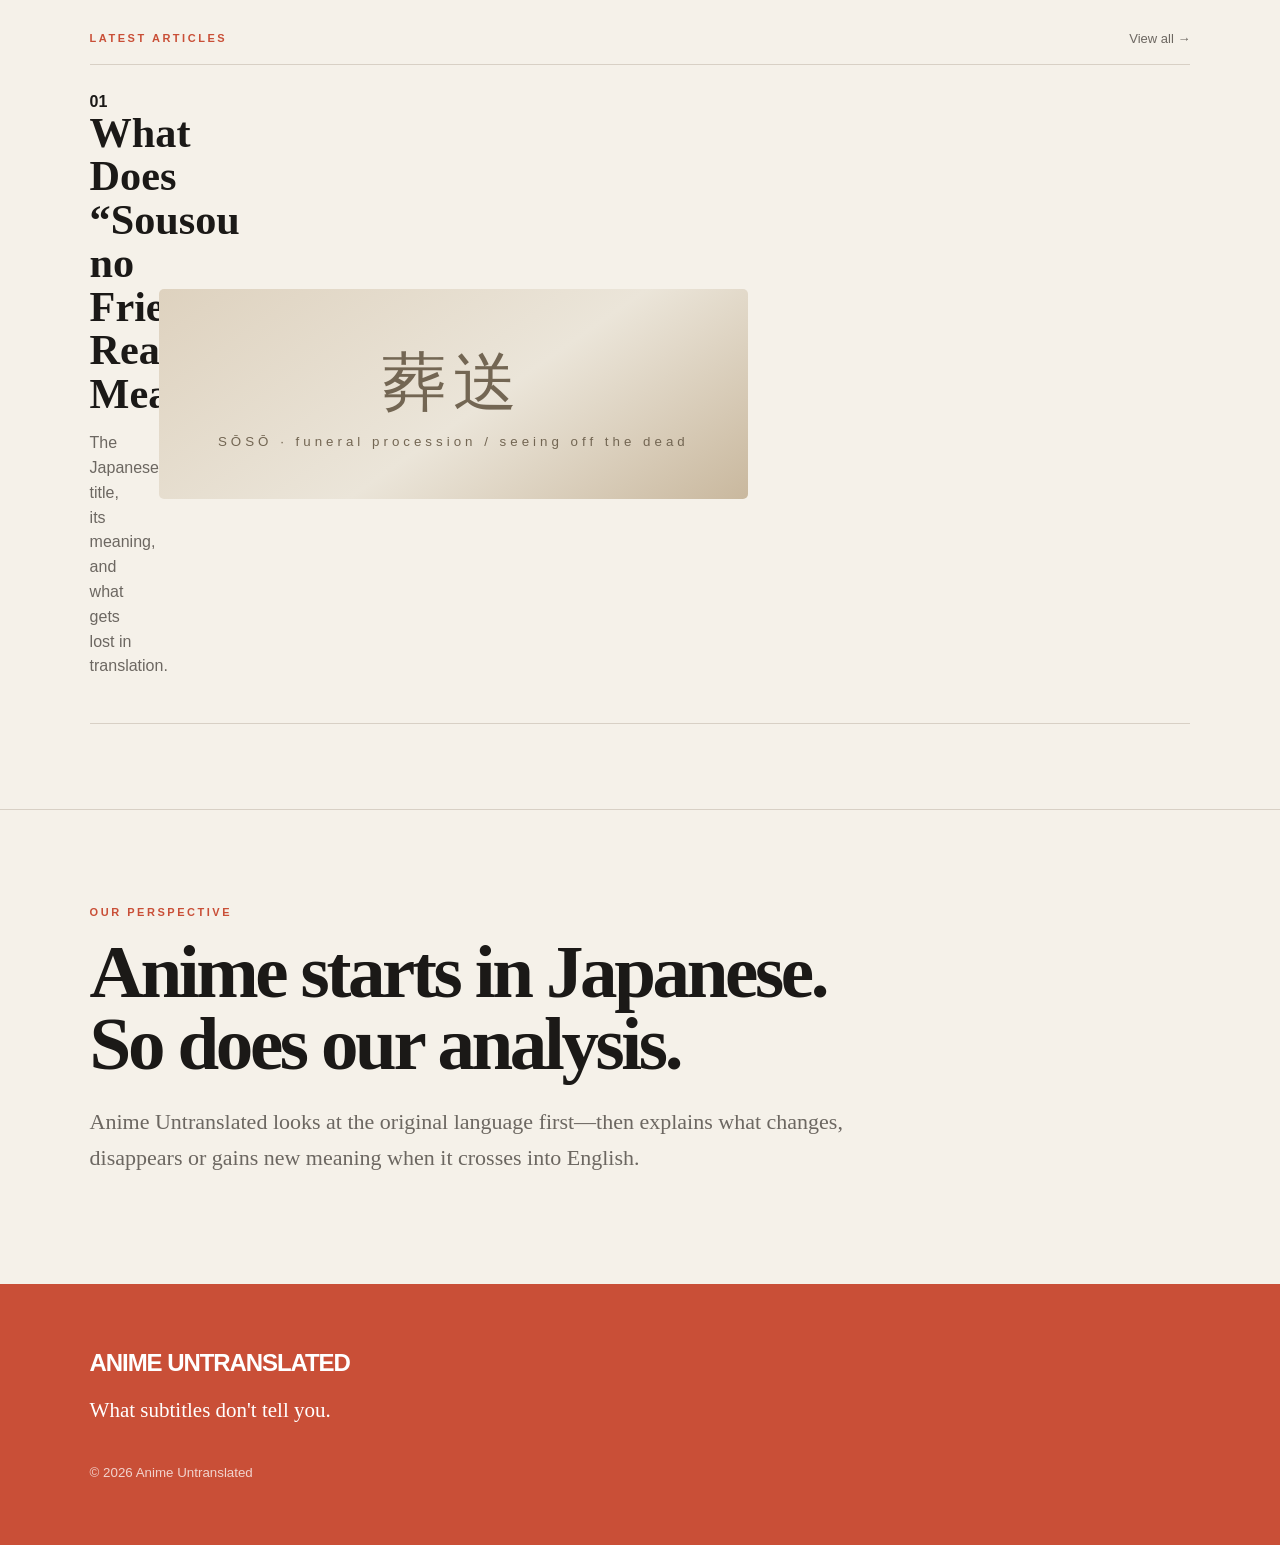
==== commit bb1ff1d6: "Remove nonessential Japanese UI and refine article card" ====
--- a/index.html
+++ b/index.html
@@ -1,8 +1,8 @@
 <!doctype html><html lang="en"><head><meta charset="utf-8"><meta name="viewport" content="width=device-width,initial-scale=1"><title>Anime Untranslated — What subtitles don't tell you.</title><meta name="description" content="Japanese meanings, wordplay and cultural context hidden between the lines of your favorite anime."><link rel="stylesheet" href="styles.css"></head><body>
-<header><div><a class="brand" href="/">ANIME <span>UNTRANSLATED</span></a><div class="brand-jp">字幕の向こう側へ。</div></div><nav><a href="#explore">Explore</a><a href="#about">About</a><a class="search" href="#latest" aria-label="Latest articles">⌕</a></nav></header>
-<main><section class="hero"><div class="kanji" aria-hidden="true">日本語</div><p class="eyebrow">ANIME • JAPANESE • CONTEXT</p><h1>What<br>subtitles<br><em>don't tell you.</em></h1><p class="lead">Japanese meanings, wordplay and cultural context hidden between the lines of your favorite anime.</p><a class="button" href="#explore">Start exploring →</a></section>
+<header><div><a class="brand" href="/">ANIME <span>UNTRANSLATED</span></a></div><nav><a href="#explore">Explore</a><a href="#about">About</a></nav></header>
+<main><section class="hero"><p class="eyebrow">ANIME • JAPANESE • CONTEXT</p><h1>What<br>subtitles<br><em>don't tell you.</em></h1><p class="lead">Japanese meanings, wordplay and cultural context hidden between the lines of your favorite anime.</p><a class="button" href="#explore">Start exploring →</a></section>
 <section id="explore" class="benefits"><div><i class="ico book" aria-hidden="true"></i><h3>Deeper Meaning</h3><p>Go beyond the translation.</p></div><div><i class="ico torii" aria-hidden="true"></i><h3>Japanese Context</h3><p>See the culture behind the words.</p></div><div><i class="ico bubble" aria-hidden="true"></i><h3>Real Examples</h3><p>From popular anime scenes.</p></div></section>
 <section class="featured"><svg class="sakura" viewBox="0 0 260 210" aria-hidden="true"><path d="M250 8C190 34 160 73 119 111S55 158 9 194M186 51c-8-19-2-35 17-43 10 15 6 32-17 43Zm-21 22c-20-5-32-18-28-38 18-3 31 9 28 38Zm-35 36c-4-22 5-37 26-42 9 17 1 34-26 42Zm-31 31c-21 1-35-8-39-27 16-10 33-1 39 27Zm-34 26c-4-19 3-33 21-40 11 13 6 29-21 40Z"/></svg><p class="kicker">COMING FIRST</p><h2>Stories worth<br>reading twice.</h2><p>Explore the original language and the hidden meanings behind your favorite anime.</p><div class="chips"><span>Frieren</span><span>Jujutsu Kaisen</span><span>Attack on Titan</span><span>Demon Slayer</span><span>ONE PIECE</span></div></section>
-<section id="latest" class="latest"><div class="section-head"><p class="kicker">LATEST ARTICLES</p><span>View all →</span></div><article class="article-card"><b>01</b><div><h3>What Does “Sousou no Frieren” Really Mean?</h3><p>The Japanese title, its meaning, and what gets lost in translation.</p></div><div class="article-art" aria-hidden="true"><span>葬送</span><small>SŌSŌ</small></div></article></section>
+<section id="latest" class="latest"><div class="section-head"><p class="kicker">LATEST ARTICLES</p><span>View all →</span></div><article class="article-card"><div class="article-copy"><b>01</b><h3>What Does “Sousou no Frieren” Really Mean?</h3><p>The Japanese title, its meaning, and what gets lost in translation.</p></div><div class="article-art" aria-hidden="true"><span>葬送</span><small>SŌSŌ · funeral procession / seeing off the dead</small></div></article></section>
 <section id="about" class="about"><p class="kicker">OUR PERSPECTIVE</p><h2>Anime starts in Japanese.<br>So does our analysis.</h2><p>Anime Untranslated looks at the original language first—then explains what changes, disappears or gains new meaning when it crosses into English.</p></section></main>
 <footer><div class="brand">ANIME <span>UNTRANSLATED</span></div><p>What subtitles don't tell you.</p><small>© 2026 Anime Untranslated</small></footer></body></html>
--- a/styles.css
+++ b/styles.css
@@ -1 +1,23 @@
-:root{--paper:#f5f1e9;--ink:#1b1917;--muted:#6c6761;--clay:#c94f37;--rule:#d8d0c5;--dark:#191918}*{box-sizing:border-box}html{scroll-behavior:smooth}body{margin:0;background:var(--paper);color:var(--ink);font-family:-apple-system,BlinkMacSystemFont,"Helvetica Neue",Arial,sans-serif;-webkit-font-smoothing:antialiased}header{height:88px;display:flex;align-items:center;justify-content:space-between;padding:0 6vw;border-bottom:1px solid var(--rule);position:sticky;top:0;background:rgba(245,241,233,.94);backdrop-filter:blur(14px);z-index:10}.brand{font-weight:900;letter-spacing:-.045em;text-decoration:none;color:var(--ink);font-size:18px}.brand span{color:var(--clay)}.brand-jp{font-family:Georgia,serif;color:#77716a;font-size:12px;margin-top:4px;letter-spacing:.08em}nav{display:flex;gap:28px;align-items:center}nav a{color:var(--ink);text-decoration:none;font-size:14px}.search{font-size:27px;line-height:1}.hero{min-height:720px;padding:10vh 7vw 8vh;position:relative;overflow:hidden}.kanji{position:absolute;right:5vw;top:7vh;font-family:serif;writing-mode:vertical-rl;font-size:clamp(90px,14vw,170px);line-height:.85;color:#d7c9b7;opacity:.26;letter-spacing:-.1em}.eyebrow,.kicker{font-size:11px;font-weight:900;letter-spacing:.23em;color:var(--clay)}.hero h1{font-family:Georgia,serif;font-size:clamp(60px,9.4vw,120px);line-height:.82;letter-spacing:-.065em;margin:28px 0 32px;position:relative}.hero h1 em{font-weight:400;color:var(--clay)}.lead{font-family:Georgia,serif;font-size:clamp(20px,2vw,27px);line-height:1.45;color:var(--muted);max-width:600px;position:relative}.button{display:inline-block;margin-top:24px;padding:16px 26px;border-radius:999px;background:var(--clay);color:#fff;text-decoration:none;font-weight:700;box-shadow:0 10px 22px rgba(130,62,45,.16)}.benefits{display:grid;grid-template-columns:repeat(3,1fr);padding:55px 7vw!important;border-top:0!important}.benefits>div{text-align:center;padding:8px 28px;border-right:1px solid var(--rule)}.benefits>div:last-child{border:0}.benefits i{font-style:normal;font-size:28px}.benefits h3{font-family:Georgia,serif;font-size:20px;margin:14px 0 8px}.benefits p{color:var(--muted);margin:0;line-height:1.5}.featured{background:var(--dark);color:var(--paper);padding:90px 7vw;position:relative;overflow:hidden}.featured h2,.about h2{font-family:Georgia,serif;font-size:clamp(45px,6vw,75px);line-height:.96;letter-spacing:-.045em;margin:18px 0 24px}.featured>p:not(.kicker){color:#bbb4ac;max-width:590px;font-size:17px;line-height:1.55}.sakura{position:absolute;right:7vw;top:55px;color:#b26b59;opacity:.3;font-family:serif;font-size:80px;transform:rotate(12deg)}.chips{display:flex;flex-wrap:wrap;gap:10px;margin-top:28px;max-width:680px}.chips span{border:1px solid #66615b;border-radius:999px;padding:12px 19px;font-size:13px}.latest,.about{padding:85px 7vw;border-top:1px solid var(--rule)}.section-head{display:flex;justify-content:space-between;align-items:center;padding-bottom:18px;border-bottom:1px solid var(--rule)}.section-head p{margin:0}.section-head span{font-size:13px;color:var(--muted)}.article-card{display:grid;grid-template-columns:45px 1fr 38%;gap:24px;align-items:center;padding:28px 0;border-bottom:1px solid var(--rule)}.article-card>b{align-self:start;color:var(--clay);font-size:13px}.article-card h3{font-family:Georgia,serif;font-size:clamp(27px,3.3vw,45px);line-height:1.03;margin:0 0 15px}.article-card p{color:var(--muted);line-height:1.55}.article-art{min-height:210px;border-radius:5px;background:linear-gradient(145deg,#ded2bf,#ebe5d9 55%,#c9b89e);display:flex;flex-direction:column;align-items:center;justify-content:center;color:#736653}.article-art span{font-family:serif;font-size:64px;letter-spacing:.12em}.article-art small{letter-spacing:.3em;margin-top:8px}.about h2{color:var(--ink)}.about>p:last-child{font-family:Georgia,serif;color:var(--muted);font-size:22px;line-height:1.65;max-width:760px}footer{padding:65px 7vw;background:var(--clay);color:#fff}footer .brand,footer .brand span{color:#fff;font-size:24px}footer p{font-family:Georgia,serif;font-size:21px}footer small{display:block;margin-top:42px;opacity:.75}@media(max-width:650px){header{height:82px;padding:0 6vw}.brand{font-size:15px}.brand-jp{font-size:10px}nav{gap:17px}nav a{font-size:13px}.search{display:none}.hero{min-height:650px;padding:9vh 6vw 7vh}.kanji{font-size:90px;right:-10px;top:6vh;opacity:.18}.hero h1{font-size:16.2vw;line-height:.84;margin:24px 0 27px}.lead{font-size:19px;max-width:92%}.button{padding:14px 22px}.benefits{padding:38px 4vw!important;gap:0}.benefits>div{padding:5px 9px}.benefits i{font-size:23px}.benefits h3{font-size:14px}.benefits p{font-size:12px}.featured,.latest,.about{padding:70px 6vw}.featured h2,.about h2{font-size:13vw}.sakura{font-size:60px;right:3vw}.article-card{grid-template-columns:28px 1fr;gap:12px 14px}.article-card .article-art{grid-column:1/-1;min-height:150px}.article-card h3{font-size:29px}.article-card p{font-size:15px}.article-art span{font-size:50px}.about>p:last-child{font-size:20px}}+:root{--paper:#f5f1e9;--ink:#1b1917;--muted:#6c6761;--clay:#c94f37;--rule:#d8d0c5;--dark:#191918}*{box-sizing:border-box}html{scroll-behavior:smooth}body{margin:0;background:var(--paper);color:var(--ink);font-family:-apple-system,BlinkMacSystemFont,"Helvetica Neue",Arial,sans-serif;-webkit-font-smoothing:antialiased}header{height:88px;display:flex;align-items:center;justify-content:space-between;padding:0 6vw;border-bottom:1px solid var(--rule);position:sticky;top:0;background:rgba(245,241,233,.94);backdrop-filter:blur(14px);z-index:10}.brand{font-weight:900;letter-spacing:-.045em;text-decoration:none;color:var(--ink);font-size:18px}.brand span{color:var(--clay)}.brand-jp{font-family:Georgia,serif;color:#77716a;font-size:12px;margin-top:4px;letter-spacing:.08em}nav{display:flex;gap:28px;align-items:center}nav a{color:var(--ink);text-decoration:none;font-size:14px}.search{font-size:27px;line-height:1}.hero{min-height:720px;padding:10vh 7vw 8vh;position:relative;overflow:hidden}.kanji{position:absolute;right:5vw;top:7vh;font-family:serif;writing-mode:vertical-rl;font-size:clamp(90px,14vw,170px);line-height:.85;color:#d7c9b7;opacity:.26;letter-spacing:-.1em}.eyebrow,.kicker{font-size:11px;font-weight:900;letter-spacing:.23em;color:var(--clay)}.hero h1{font-family:Georgia,serif;font-size:clamp(60px,9.4vw,120px);line-height:.82;letter-spacing:-.065em;margin:28px 0 32px;position:relative}.hero h1 em{font-weight:400;color:var(--clay)}.lead{font-family:Georgia,serif;font-size:clamp(20px,2vw,27px);line-height:1.45;color:var(--muted);max-width:600px;position:relative}.button{display:inline-block;margin-top:24px;padding:16px 26px;border-radius:999px;background:var(--clay);color:#fff;text-decoration:none;font-weight:700;box-shadow:0 10px 22px rgba(130,62,45,.16)}.benefits{display:grid;grid-template-columns:repeat(3,1fr);padding:55px 7vw!important;border-top:0!important}.benefits>div{text-align:center;padding:8px 28px;border-right:1px solid var(--rule)}.benefits>div:last-child{border:0}.benefits i{font-style:normal;font-size:28px}.benefits h3{font-family:Georgia,serif;font-size:20px;margin:14px 0 8px}.benefits p{color:var(--muted);margin:0;line-height:1.5}.featured{background:var(--dark);color:var(--paper);padding:90px 7vw;position:relative;overflow:hidden}.featured h2,.about h2{font-family:Georgia,serif;font-size:clamp(45px,6vw,75px);line-height:.96;letter-spacing:-.045em;margin:18px 0 24px}.featured>p:not(.kicker){color:#bbb4ac;max-width:590px;font-size:17px;line-height:1.55}.sakura{position:absolute;right:7vw;top:55px;color:#b26b59;opacity:.3;font-family:serif;font-size:80px;transform:rotate(12deg)}.chips{display:flex;flex-wrap:wrap;gap:10px;margin-top:28px;max-width:680px}.chips span{border:1px solid #66615b;border-radius:999px;padding:12px 19px;font-size:13px}.latest,.about{padding:85px 7vw;border-top:1px solid var(--rule)}.section-head{display:flex;justify-content:space-between;align-items:center;padding-bottom:18px;border-bottom:1px solid var(--rule)}.section-head p{margin:0}.section-head span{font-size:13px;color:var(--muted)}.article-card{display:grid;grid-template-columns:45px 1fr 38%;gap:24px;align-items:center;padding:28px 0;border-bottom:1px solid var(--rule)}.article-card>b{align-self:start;color:var(--clay);font-size:13px}.article-card h3{font-family:Georgia,serif;font-size:clamp(27px,3.3vw,45px);line-height:1.03;margin:0 0 15px}.article-card p{color:var(--muted);line-height:1.55}.article-art{min-height:210px;border-radius:5px;background:linear-gradient(145deg,#ded2bf,#ebe5d9 55%,#c9b89e);display:flex;flex-direction:column;align-items:center;justify-content:center;color:#736653}.article-art span{font-family:serif;font-size:64px;letter-spacing:.12em}.article-art small{letter-spacing:.3em;margin-top:8px}.about h2{color:var(--ink)}.about>p:last-child{font-family:Georgia,serif;color:var(--muted);font-size:22px;line-height:1.65;max-width:760px}footer{padding:65px 7vw;background:var(--clay);color:#fff}footer .brand,footer .brand span{color:#fff;font-size:24px}footer p{font-family:Georgia,serif;font-size:21px}footer small{display:block;margin-top:42px;opacity:.75}@media(max-width:650px){header{height:82px;padding:0 6vw}.brand{font-size:15px}.brand-jp{font-size:10px}nav{gap:17px}nav a{font-size:13px}.search{display:none}.hero{min-height:650px;padding:9vh 6vw 7vh}.kanji{font-size:90px;right:-10px;top:6vh;opacity:.18}.hero h1{font-size:16.2vw;line-height:.84;margin:24px 0 27px}.lead{font-size:19px;max-width:92%}.button{padding:14px 22px}.benefits{padding:38px 4vw!important;gap:0}.benefits>div{padding:5px 9px}.benefits i{font-size:23px}.benefits h3{font-size:14px}.benefits p{font-size:12px}.featured,.latest,.about{padding:70px 6vw}.featured h2,.about h2{font-size:13vw}.sakura{font-size:60px;right:3vw}.article-card{grid-template-columns:28px 1fr;gap:12px 14px}.article-card .article-art{grid-column:1/-1;min-height:150px}.article-card h3{font-size:29px}.article-card p{font-size:15px}.article-art span{font-size:50px}.about>p:last-child{font-size:20px}}
+/* mobile polish */
+.ico{display:block;width:31px;height:31px;margin:0 auto 13px;position:relative;color:var(--ink)}
+.ico.book:before,.ico.book:after{content:"";position:absolute;top:4px;width:13px;height:22px;border:1.7px solid currentColor}
+.ico.book:before{left:1px;border-radius:5px 1px 1px 3px}.ico.book:after{right:1px;border-radius:1px 5px 3px 1px}
+.ico.torii:before{content:"";position:absolute;left:2px;top:5px;width:27px;height:3px;background:currentColor;box-shadow:3px 6px 0 -1px currentColor}
+.ico.torii:after{content:"";position:absolute;left:7px;top:10px;width:3px;height:18px;background:currentColor;box-shadow:14px 0 0 currentColor}
+.ico.bubble{border:1.8px solid currentColor;border-radius:50%}
+.ico.bubble:after{content:"";position:absolute;left:1px;bottom:-3px;width:9px;height:9px;border-left:1.8px solid currentColor;transform:rotate(32deg);background:var(--paper)}
+.sakura{position:absolute;right:0;top:18px;width:230px;height:190px;fill:none;stroke:#b06a58;stroke-width:1.25;opacity:.35;transform:none}
+@media(max-width:650px){
+header{height:78px}.brand-jp{margin-top:2px}.hero{min-height:610px;padding-top:8vh;padding-bottom:6vh}
+.benefits{display:grid!important;grid-template-columns:repeat(3,minmax(0,1fr))!important;padding:32px 3vw!important;align-items:start}
+.benefits>div{display:block!important;padding:2px 8px!important;min-width:0;border-right:1px solid var(--rule)!important}
+.benefits>div:last-child{border-right:0!important}
+.benefits h3{font-size:13px!important;line-height:1.15;margin:9px 0 7px!important}
+.benefits p{font-size:11px!important;line-height:1.35}
+.ico{width:25px;height:25px;margin-bottom:9px}
+.ico.book:before,.ico.book:after{width:11px;height:18px}.ico.torii:before{width:24px}.ico.torii:after{height:15px}
+.featured{padding-top:62px;padding-bottom:62px}.featured h2{font-size:12vw;margin-bottom:18px}.featured>p:not(.kicker){font-size:15px;max-width:82%}.chips{margin-top:23px;gap:9px}.chips span{padding:10px 15px;font-size:12px}
+.sakura{width:150px;height:125px;top:12px;right:-18px;opacity:.27}
+.latest{padding-top:58px;padding-bottom:58px}.section-head{padding-bottom:14px}.article-card{padding-top:22px}
+}
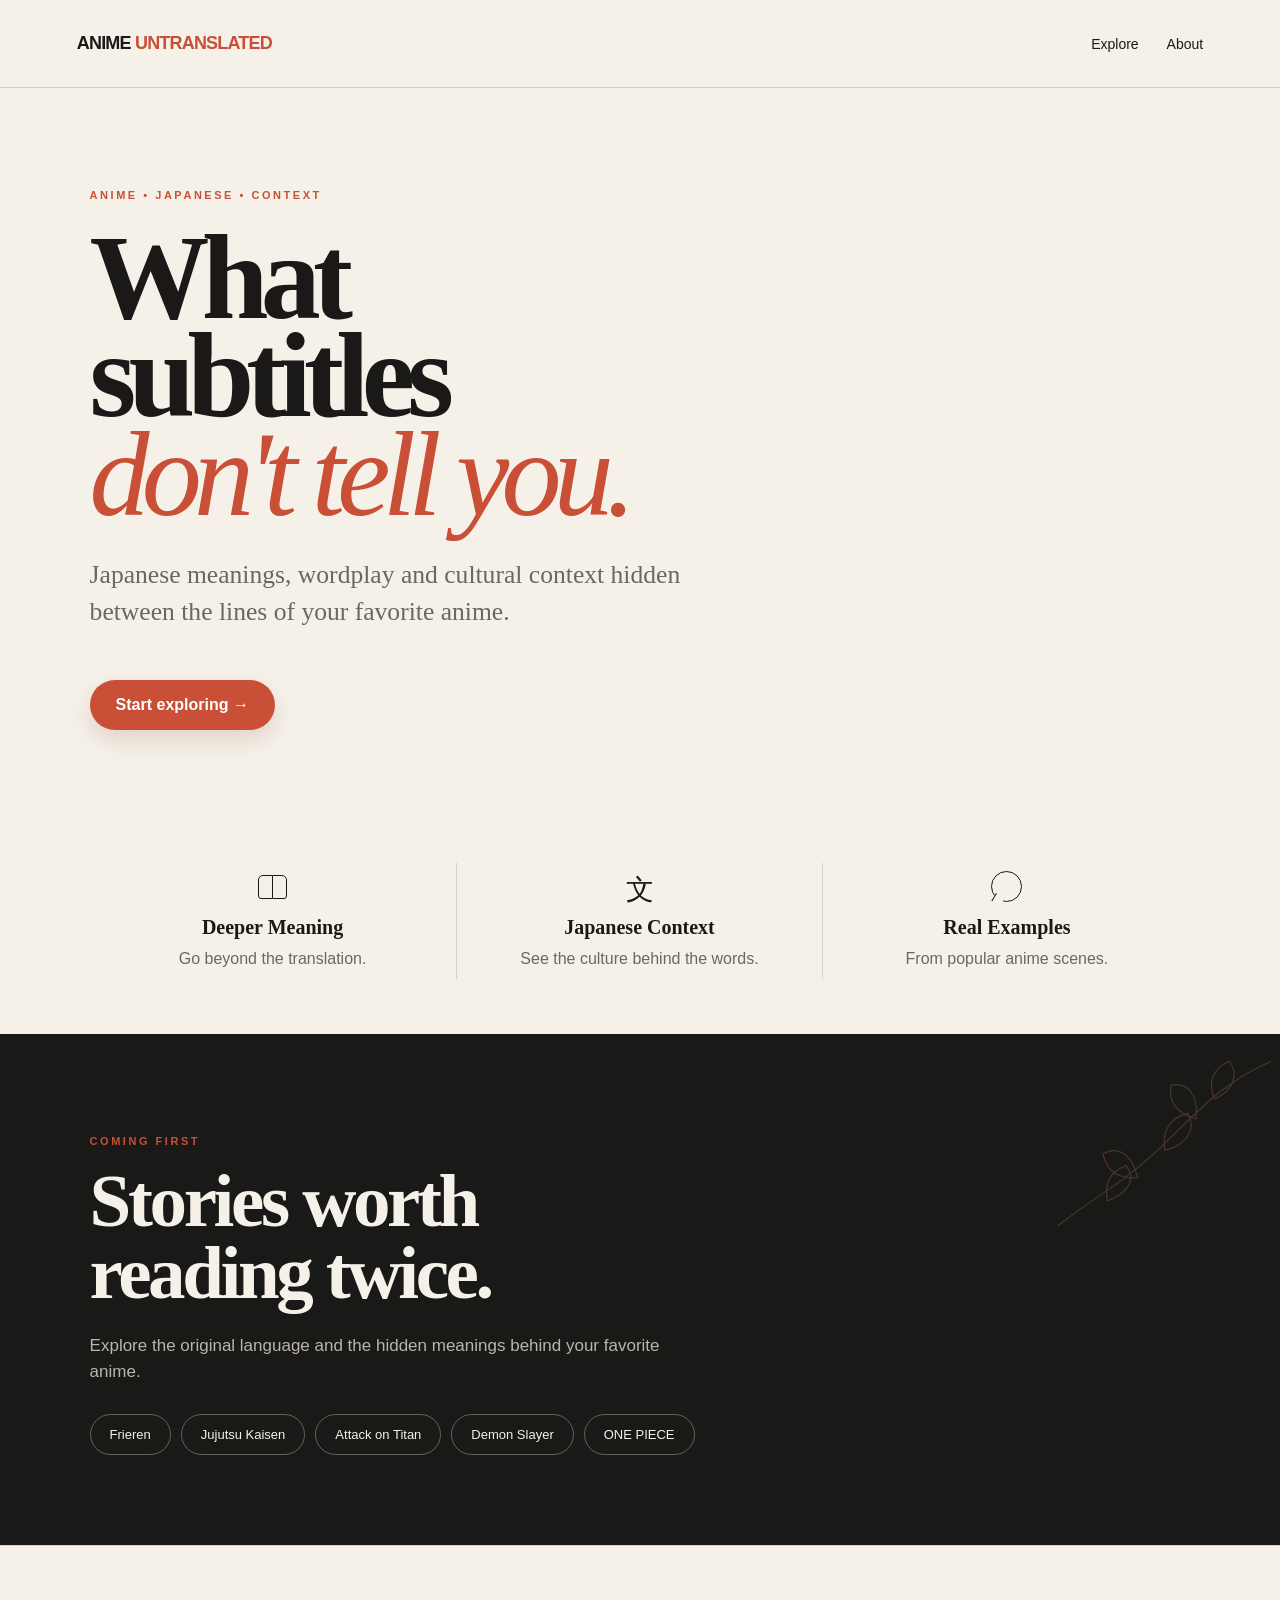
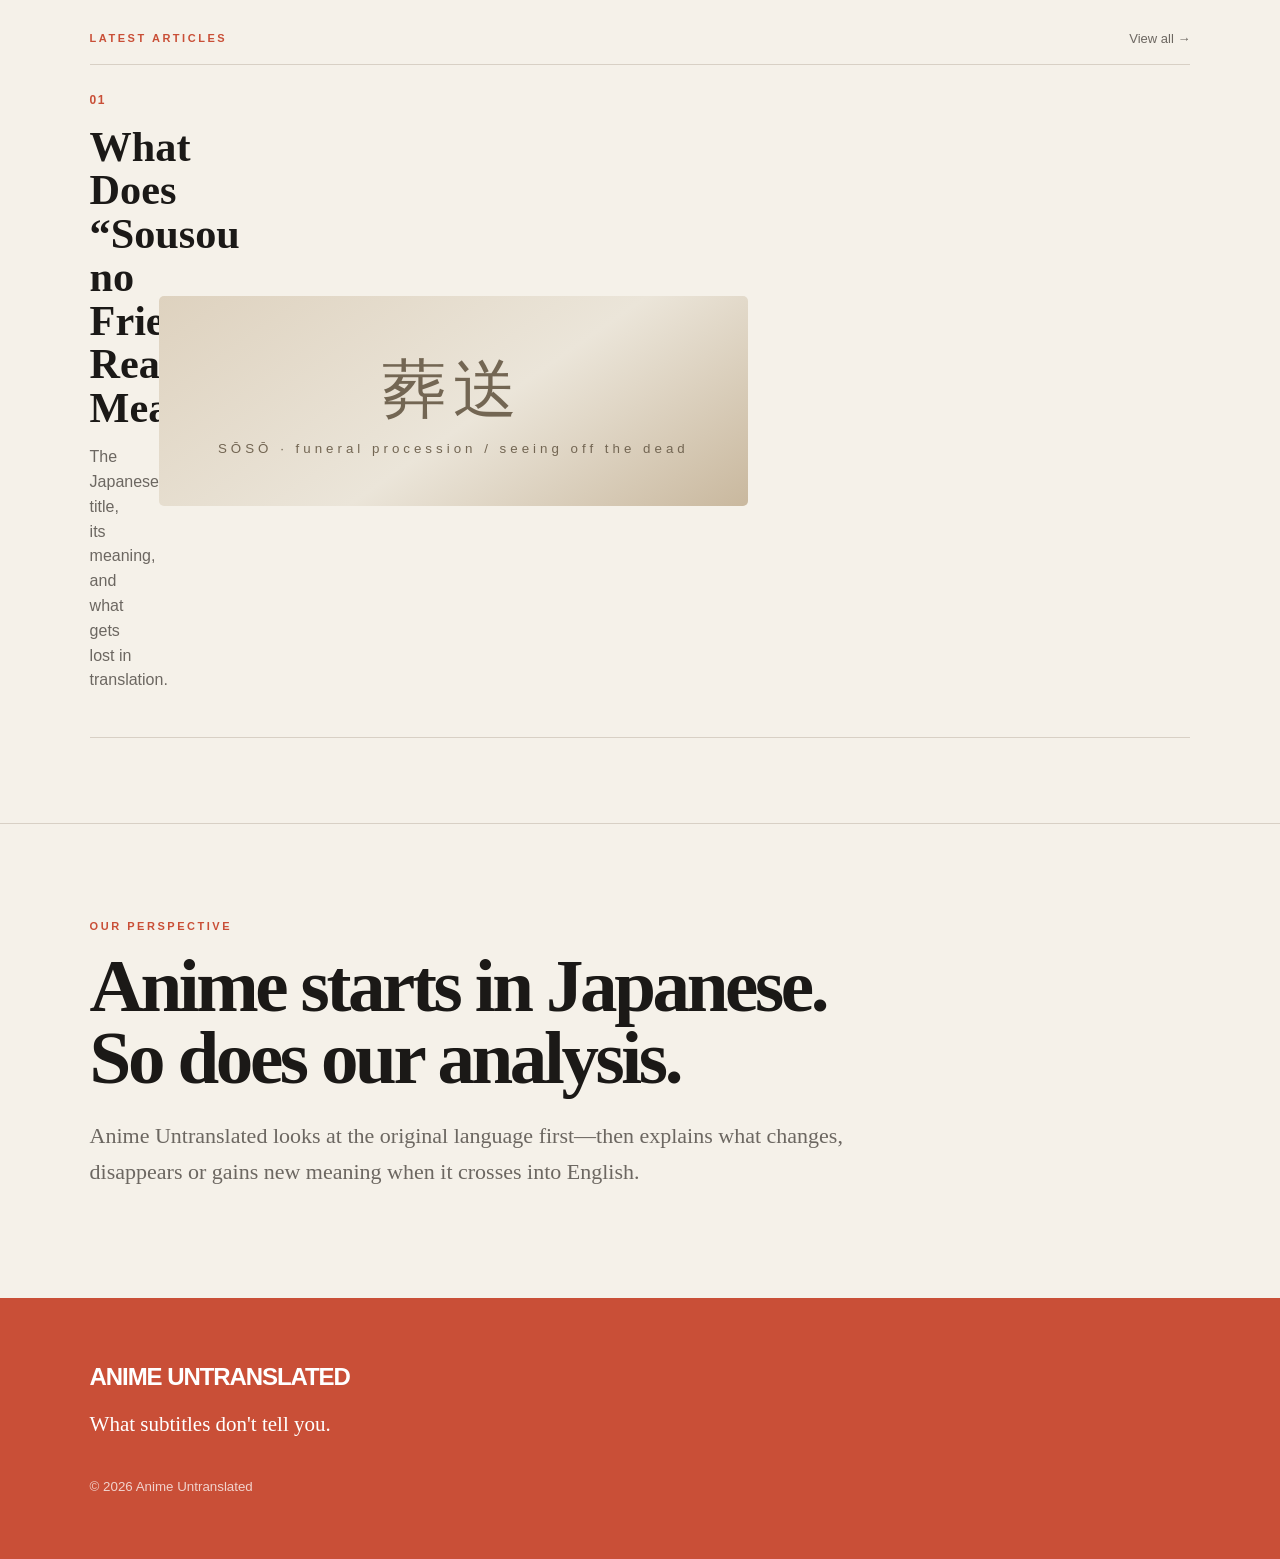
==== commit 692c69ee: "Replace torii with Japanese language mark" ====
--- a/index.html
+++ b/index.html
@@ -1,7 +1,7 @@
 <!doctype html><html lang="en"><head><meta charset="utf-8"><meta name="viewport" content="width=device-width,initial-scale=1"><title>Anime Untranslated — What subtitles don't tell you.</title><meta name="description" content="Japanese meanings, wordplay and cultural context hidden between the lines of your favorite anime."><link rel="stylesheet" href="styles.css"></head><body>
 <header><div><a class="brand" href="/">ANIME <span>UNTRANSLATED</span></a></div><nav><a href="#explore">Explore</a><a href="#about">About</a></nav></header>
 <main><section class="hero"><p class="eyebrow">ANIME • JAPANESE • CONTEXT</p><h1>What<br>subtitles<br><em>don't tell you.</em></h1><p class="lead">Japanese meanings, wordplay and cultural context hidden between the lines of your favorite anime.</p><a class="button" href="#explore">Start exploring →</a></section>
-<section id="explore" class="benefits"><div><i class="ico book" aria-hidden="true"></i><h3>Deeper Meaning</h3><p>Go beyond the translation.</p></div><div><i class="ico torii" aria-hidden="true"></i><h3>Japanese Context</h3><p>See the culture behind the words.</p></div><div><i class="ico bubble" aria-hidden="true"></i><h3>Real Examples</h3><p>From popular anime scenes.</p></div></section>
+<section id="explore" class="benefits"><div><i class="ico book" aria-hidden="true"></i><h3>Deeper Meaning</h3><p>Go beyond the translation.</p></div><div><i class="ico kanji-mark" aria-hidden="true">文</i><h3>Japanese Context</h3><p>See the culture behind the words.</p></div><div><i class="ico bubble" aria-hidden="true"></i><h3>Real Examples</h3><p>From popular anime scenes.</p></div></section>
 <section class="featured"><svg class="sakura" viewBox="0 0 260 210" aria-hidden="true"><path d="M250 8C190 34 160 73 119 111S55 158 9 194M186 51c-8-19-2-35 17-43 10 15 6 32-17 43Zm-21 22c-20-5-32-18-28-38 18-3 31 9 28 38Zm-35 36c-4-22 5-37 26-42 9 17 1 34-26 42Zm-31 31c-21 1-35-8-39-27 16-10 33-1 39 27Zm-34 26c-4-19 3-33 21-40 11 13 6 29-21 40Z"/></svg><p class="kicker">COMING FIRST</p><h2>Stories worth<br>reading twice.</h2><p>Explore the original language and the hidden meanings behind your favorite anime.</p><div class="chips"><span>Frieren</span><span>Jujutsu Kaisen</span><span>Attack on Titan</span><span>Demon Slayer</span><span>ONE PIECE</span></div></section>
 <section id="latest" class="latest"><div class="section-head"><p class="kicker">LATEST ARTICLES</p><span>View all →</span></div><article class="article-card"><div class="article-copy"><b>01</b><h3>What Does “Sousou no Frieren” Really Mean?</h3><p>The Japanese title, its meaning, and what gets lost in translation.</p></div><div class="article-art" aria-hidden="true"><span>葬送</span><small>SŌSŌ · funeral procession / seeing off the dead</small></div></article></section>
 <section id="about" class="about"><p class="kicker">OUR PERSPECTIVE</p><h2>Anime starts in Japanese.<br>So does our analysis.</h2><p>Anime Untranslated looks at the original language first—then explains what changes, disappears or gains new meaning when it crosses into English.</p></section></main>
--- a/styles.css
+++ b/styles.css
@@ -21,3 +21,34 @@
 .sakura{width:150px;height:125px;top:12px;right:-18px;opacity:.27}
 .latest{padding-top:58px;padding-bottom:58px}.section-head{padding-bottom:14px}.article-card{padding-top:22px}
 }
+
+/* final mobile cleanup */
+.kanji,.brand-jp,.search{display:none!important}
+.article-copy>b{display:block;color:var(--clay);font-size:12px;letter-spacing:.12em;margin-bottom:18px}
+@media(max-width:650px){
+ header{height:72px}
+ header>div{display:flex;align-items:center}
+ nav{gap:0}
+ .hero{min-height:600px;padding-top:8vh}
+ .benefits{display:flex!important;flex-direction:row!important;width:100%;padding:30px 4vw!important;gap:0!important}
+ .benefits>div{display:flex!important;flex:1 1 0!important;flex-direction:column!important;align-items:center!important;text-align:center!important;justify-content:flex-start!important;padding:0 8px!important;border-right:1px solid var(--rule)!important}
+ .benefits>div:last-child{border-right:0!important}
+ .benefits .ico{display:block!important;flex:none!important;margin:0 auto 10px!important}
+ .benefits h3{font-family:Georgia,serif!important;font-size:13px!important;line-height:1.15!important;margin:0 0 7px!important}
+ .benefits p{font-size:11px!important;line-height:1.35!important;margin:0!important}
+ .latest{padding:56px 6vw!important}
+ .section-head{display:flex!important;align-items:center!important;justify-content:space-between!important}
+ .article-card{display:grid!important;grid-template-columns:minmax(0,1fr) 42%!important;gap:18px!important;align-items:stretch!important;padding:24px 0!important}
+ .article-copy{min-width:0}
+ .article-card h3{font-family:Georgia,serif!important;font-size:25px!important;line-height:1.05!important;margin:0 0 12px!important}
+ .article-card p{font-size:14px!important;line-height:1.45!important;margin:0!important}
+ .article-art{grid-column:auto!important;min-height:170px!important;border-radius:6px!important;padding:15px!important}
+ .article-art span{font-size:44px!important}
+ .article-art small{font-size:8px!important;line-height:1.4!important;text-align:center!important;letter-spacing:.08em!important}
+}
+
+/* optical alignment for the center torii icon */
+.benefits>div:nth-child(2) .ico.torii{transform:translateX(-1px)}
+.ico.torii:before{left:3px}
+.ico.torii:after{left:8px}
+@media(max-width:650px){.benefits>div:nth-child(2) .ico.torii{transform:translateX(-1px)}}
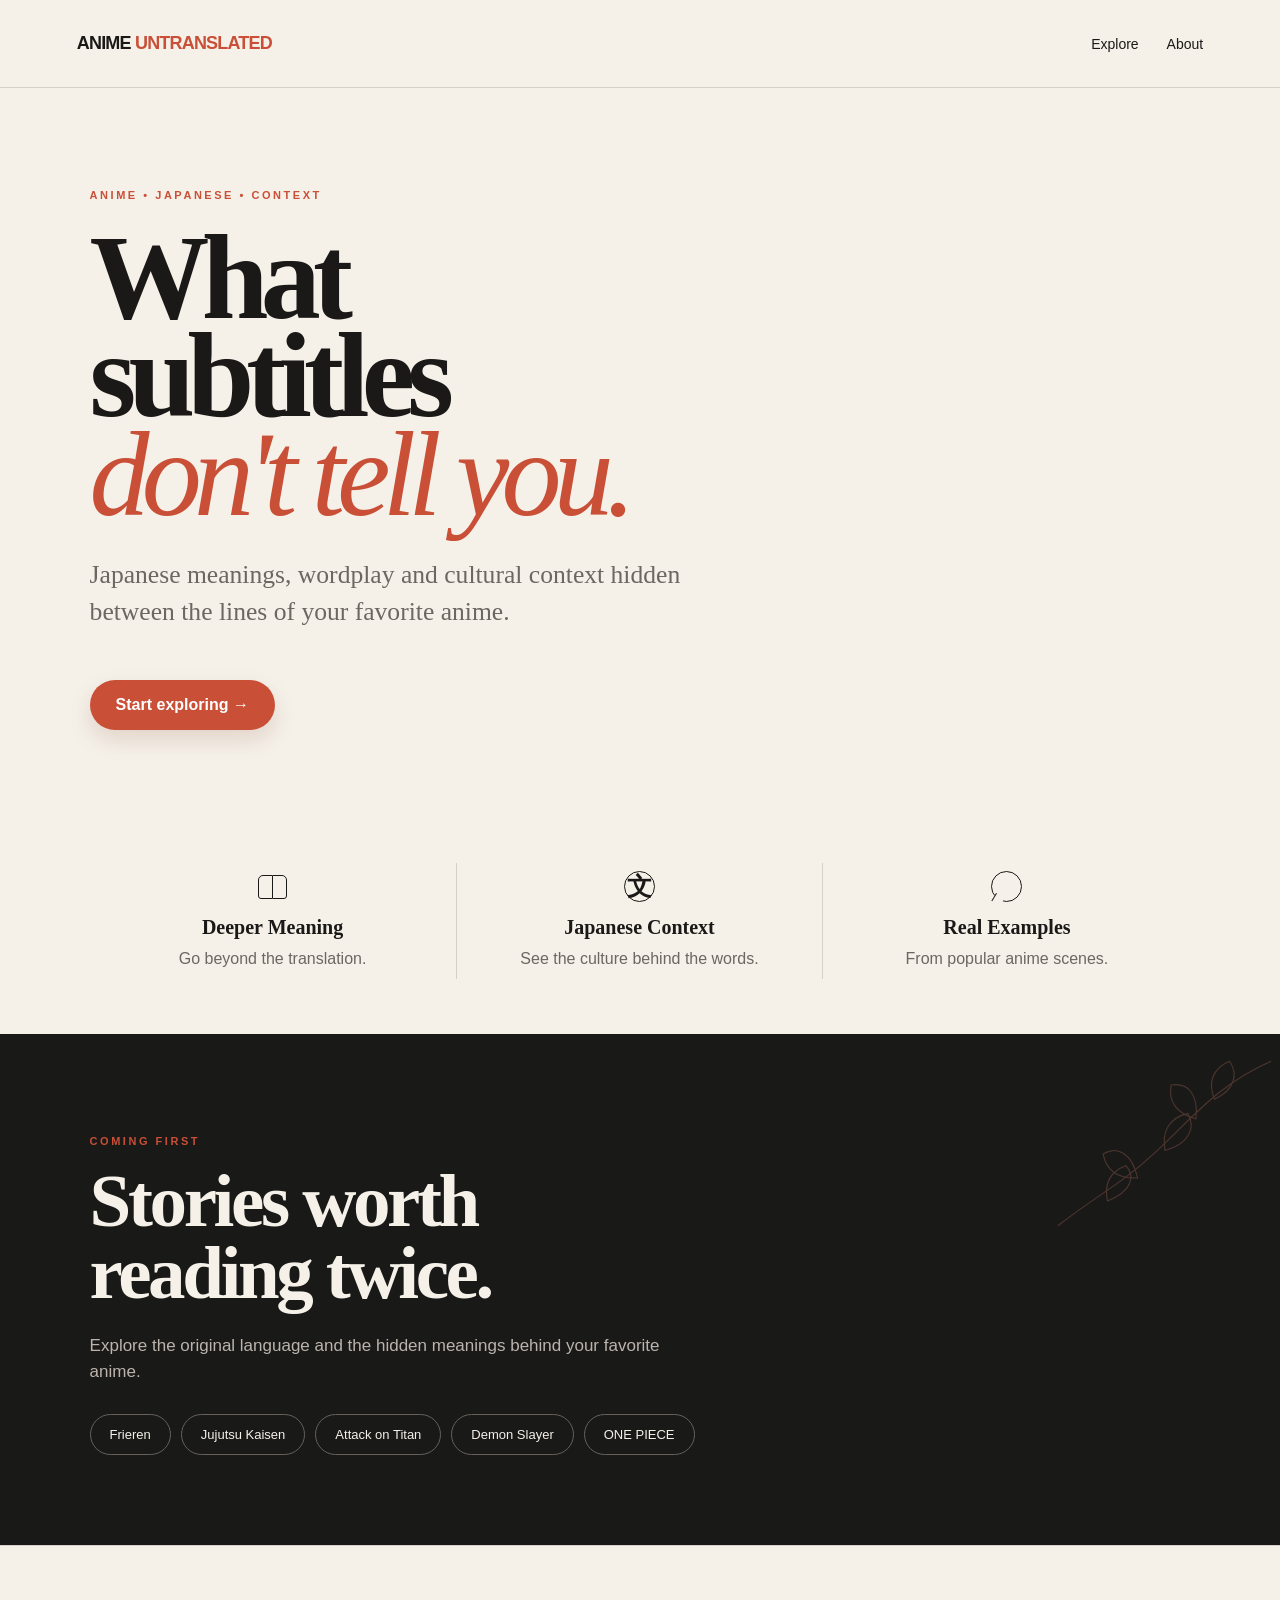
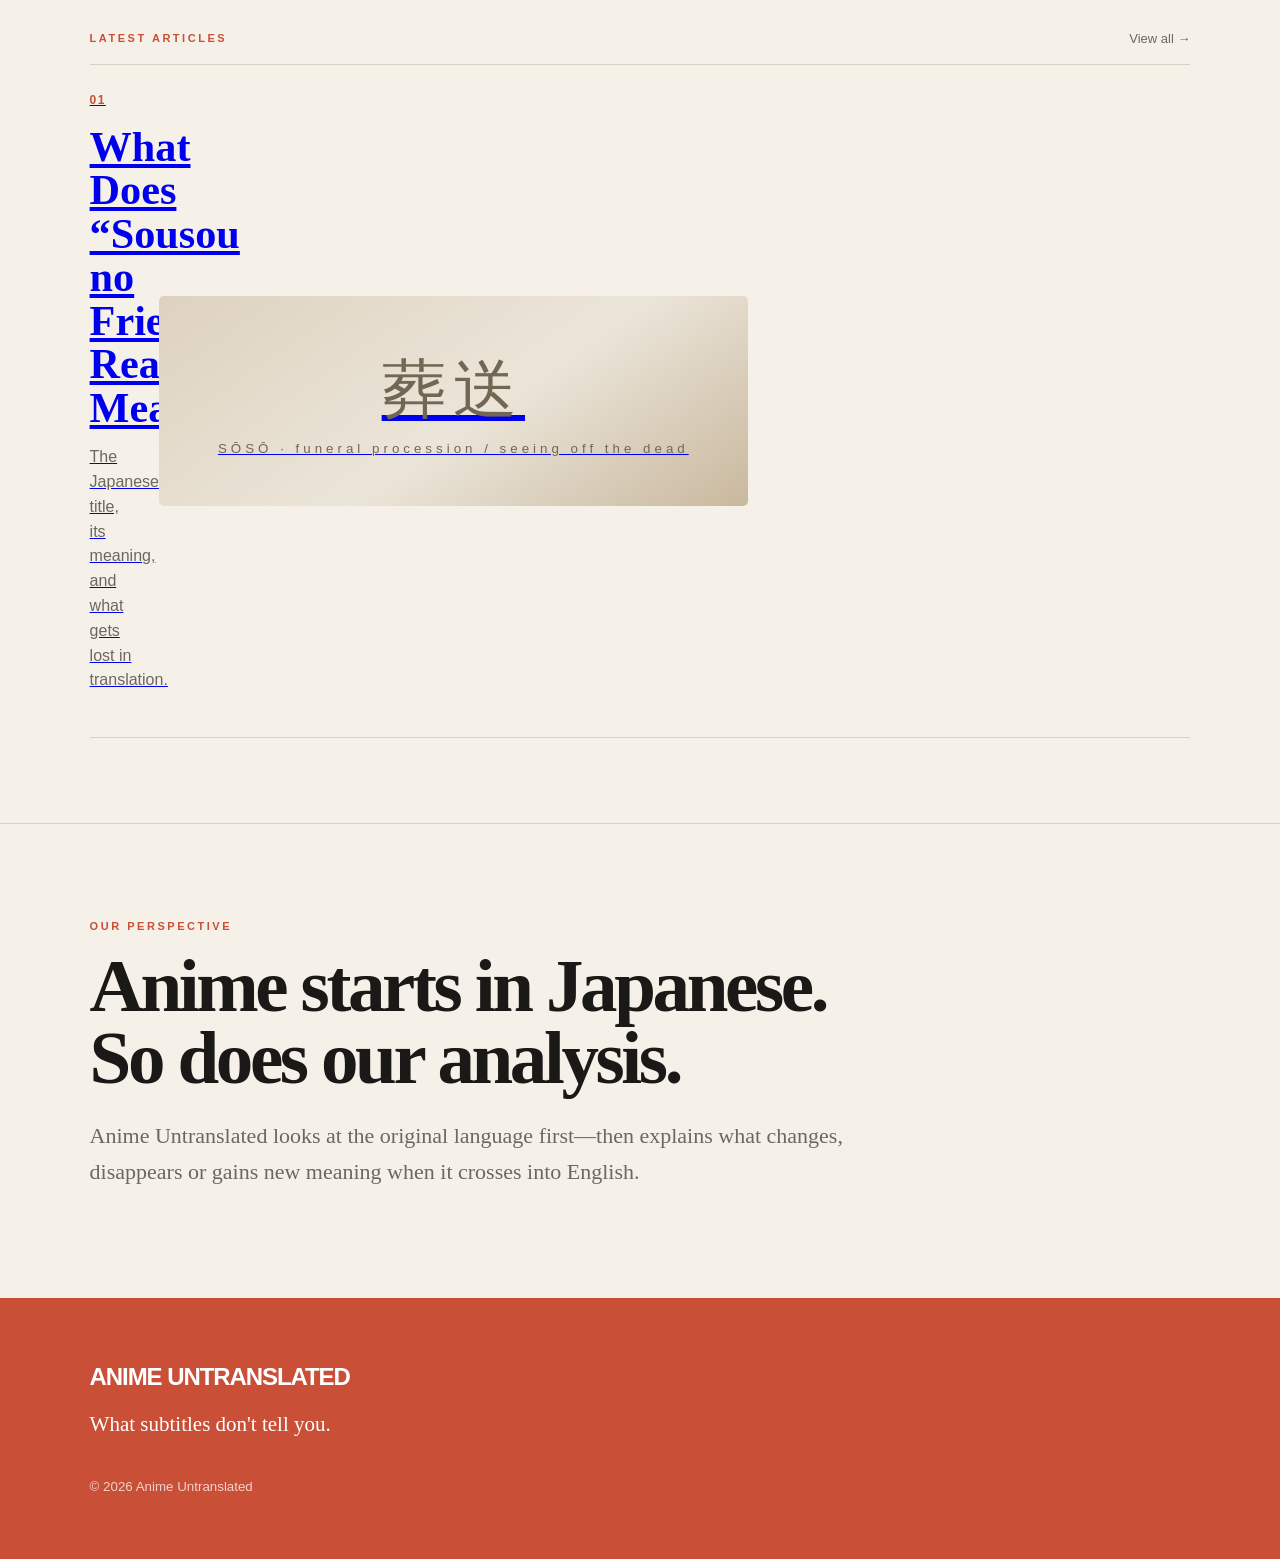
==== commit 9aa7d375: "Link homepage to first Frieren article" ====
--- a/index.html
+++ b/index.html
@@ -3,6 +3,6 @@
 <main><section class="hero"><p class="eyebrow">ANIME • JAPANESE • CONTEXT</p><h1>What<br>subtitles<br><em>don't tell you.</em></h1><p class="lead">Japanese meanings, wordplay and cultural context hidden between the lines of your favorite anime.</p><a class="button" href="#explore">Start exploring →</a></section>
 <section id="explore" class="benefits"><div><i class="ico book" aria-hidden="true"></i><h3>Deeper Meaning</h3><p>Go beyond the translation.</p></div><div><i class="ico kanji-mark" aria-hidden="true">文</i><h3>Japanese Context</h3><p>See the culture behind the words.</p></div><div><i class="ico bubble" aria-hidden="true"></i><h3>Real Examples</h3><p>From popular anime scenes.</p></div></section>
 <section class="featured"><svg class="sakura" viewBox="0 0 260 210" aria-hidden="true"><path d="M250 8C190 34 160 73 119 111S55 158 9 194M186 51c-8-19-2-35 17-43 10 15 6 32-17 43Zm-21 22c-20-5-32-18-28-38 18-3 31 9 28 38Zm-35 36c-4-22 5-37 26-42 9 17 1 34-26 42Zm-31 31c-21 1-35-8-39-27 16-10 33-1 39 27Zm-34 26c-4-19 3-33 21-40 11 13 6 29-21 40Z"/></svg><p class="kicker">COMING FIRST</p><h2>Stories worth<br>reading twice.</h2><p>Explore the original language and the hidden meanings behind your favorite anime.</p><div class="chips"><span>Frieren</span><span>Jujutsu Kaisen</span><span>Attack on Titan</span><span>Demon Slayer</span><span>ONE PIECE</span></div></section>
-<section id="latest" class="latest"><div class="section-head"><p class="kicker">LATEST ARTICLES</p><span>View all →</span></div><article class="article-card"><div class="article-copy"><b>01</b><h3>What Does “Sousou no Frieren” Really Mean?</h3><p>The Japanese title, its meaning, and what gets lost in translation.</p></div><div class="article-art" aria-hidden="true"><span>葬送</span><small>SŌSŌ · funeral procession / seeing off the dead</small></div></article></section>
+<section id="latest" class="latest"><div class="section-head"><p class="kicker">LATEST ARTICLES</p><span>View all →</span></div><a class="article-card article-link" href="articles/sousou-no-frieren-meaning.html"><div class="article-copy"><b>01</b><h3>What Does “Sousou no Frieren” Really Mean?</h3><p>The Japanese title, its meaning, and what gets lost in translation.</p></div><div class="article-art" aria-hidden="true"><span>葬送</span><small>SŌSŌ · funeral procession / seeing off the dead</small></div></a></section>
 <section id="about" class="about"><p class="kicker">OUR PERSPECTIVE</p><h2>Anime starts in Japanese.<br>So does our analysis.</h2><p>Anime Untranslated looks at the original language first—then explains what changes, disappears or gains new meaning when it crosses into English.</p></section></main>
 <footer><div class="brand">ANIME <span>UNTRANSLATED</span></div><p>What subtitles don't tell you.</p><small>© 2026 Anime Untranslated</small></footer></body></html>
--- a/styles.css
+++ b/styles.css
@@ -52,3 +52,6 @@
 .ico.torii:before{left:3px}
 .ico.torii:after{left:8px}
 @media(max-width:650px){.benefits>div:nth-child(2) .ico.torii{transform:translateX(-1px)}}
+
+.ico.kanji-mark{display:flex!important;align-items:center;justify-content:center;font-family:Georgia,"Times New Roman",serif;font-style:normal;font-weight:700;font-size:25px;line-height:1;border:1.6px solid currentColor;border-radius:50%;width:31px;height:31px}
+@media(max-width:650px){.ico.kanji-mark{width:25px;height:25px;font-size:19px}}
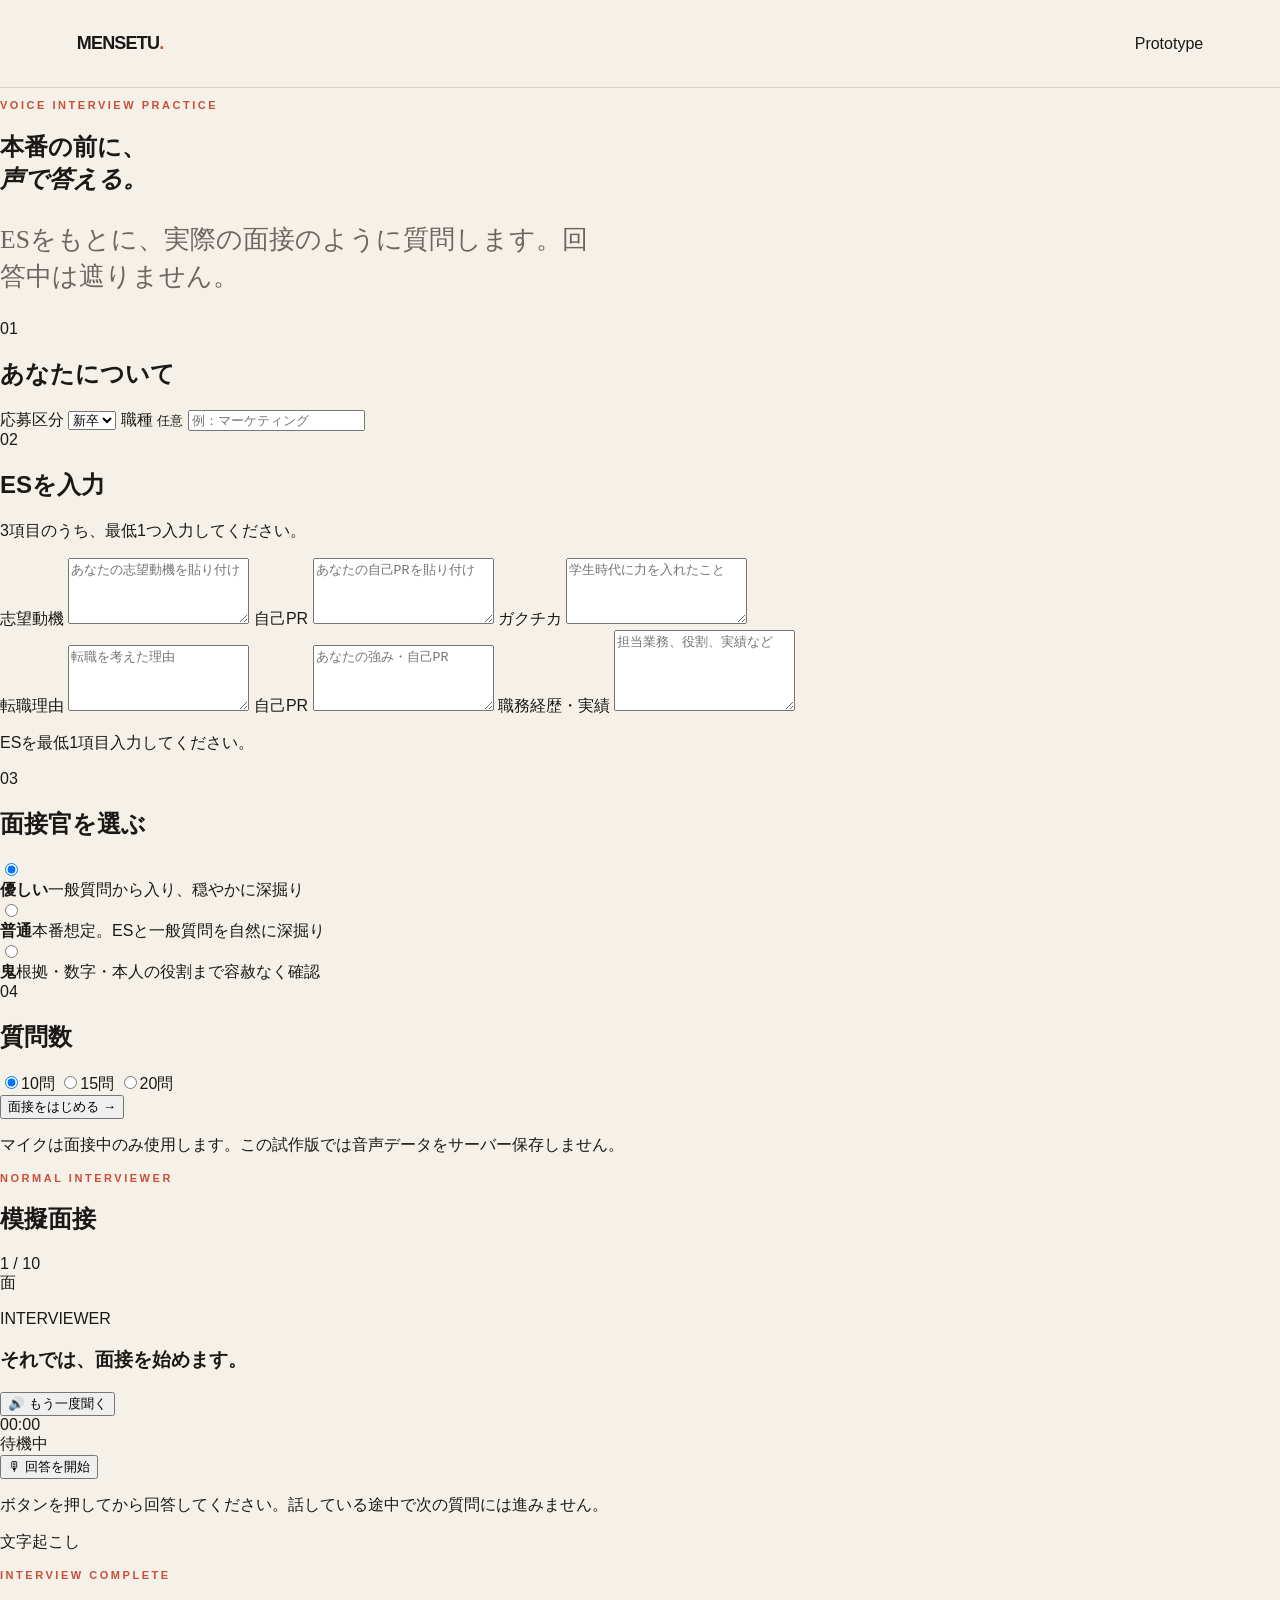
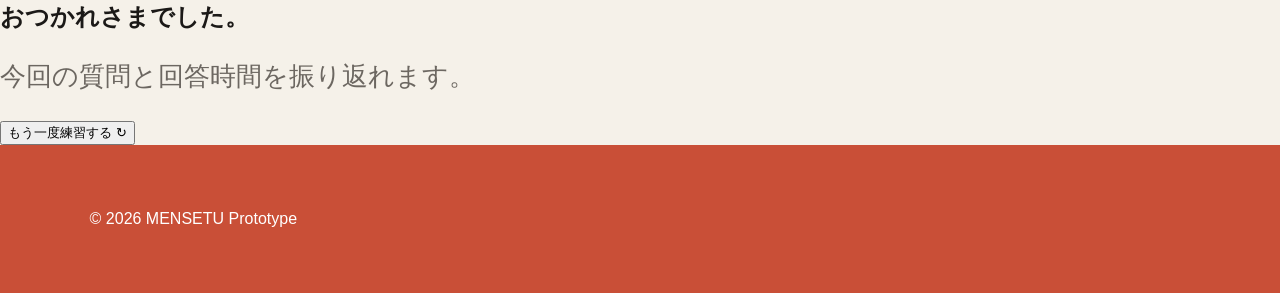
==== commit 245873f5: "Replace homepage with interview practice prototype" ====
--- a/index.html
+++ b/index.html
@@ -1,8 +1,147 @@
-<!doctype html><html lang="en"><head><meta charset="utf-8"><meta name="viewport" content="width=device-width,initial-scale=1"><title>Anime Untranslated — What subtitles don't tell you.</title><meta name="description" content="Japanese meanings, wordplay and cultural context hidden between the lines of your favorite anime."><link rel="stylesheet" href="styles.css"></head><body>
-<header><div><a class="brand" href="/">ANIME <span>UNTRANSLATED</span></a></div><nav><a href="#explore">Explore</a><a href="#about">About</a></nav></header>
-<main><section class="hero"><p class="eyebrow">ANIME • JAPANESE • CONTEXT</p><h1>What<br>subtitles<br><em>don't tell you.</em></h1><p class="lead">Japanese meanings, wordplay and cultural context hidden between the lines of your favorite anime.</p><a class="button" href="#explore">Start exploring →</a></section>
-<section id="explore" class="benefits"><div><i class="ico book" aria-hidden="true"></i><h3>Deeper Meaning</h3><p>Go beyond the translation.</p></div><div><i class="ico kanji-mark" aria-hidden="true">文</i><h3>Japanese Context</h3><p>See the culture behind the words.</p></div><div><i class="ico bubble" aria-hidden="true"></i><h3>Real Examples</h3><p>From popular anime scenes.</p></div></section>
-<section class="featured"><svg class="sakura" viewBox="0 0 260 210" aria-hidden="true"><path d="M250 8C190 34 160 73 119 111S55 158 9 194M186 51c-8-19-2-35 17-43 10 15 6 32-17 43Zm-21 22c-20-5-32-18-28-38 18-3 31 9 28 38Zm-35 36c-4-22 5-37 26-42 9 17 1 34-26 42Zm-31 31c-21 1-35-8-39-27 16-10 33-1 39 27Zm-34 26c-4-19 3-33 21-40 11 13 6 29-21 40Z"/></svg><p class="kicker">COMING FIRST</p><h2>Stories worth<br>reading twice.</h2><p>Explore the original language and the hidden meanings behind your favorite anime.</p><div class="chips"><span>Frieren</span><span>Jujutsu Kaisen</span><span>Attack on Titan</span><span>Demon Slayer</span><span>ONE PIECE</span></div></section>
-<section id="latest" class="latest"><div class="section-head"><p class="kicker">LATEST ARTICLES</p><span>View all →</span></div><a class="article-card article-link" href="articles/sousou-no-frieren-meaning.html"><div class="article-copy"><b>01</b><h3>What Does “Sousou no Frieren” Really Mean?</h3><p>The Japanese title, its meaning, and what gets lost in translation.</p></div><div class="article-art" aria-hidden="true"><span>葬送</span><small>SŌSŌ · funeral procession / seeing off the dead</small></div></a></section>
-<section id="about" class="about"><p class="kicker">OUR PERSPECTIVE</p><h2>Anime starts in Japanese.<br>So does our analysis.</h2><p>Anime Untranslated looks at the original language first—then explains what changes, disappears or gains new meaning when it crosses into English.</p></section></main>
-<footer><div class="brand">ANIME <span>UNTRANSLATED</span></div><p>What subtitles don't tell you.</p><small>© 2026 Anime Untranslated</small></footer></body></html>+<!doctype html>
+<html lang="ja">
+<head>
+  <meta charset="utf-8">
+  <meta name="viewport" content="width=device-width,initial-scale=1">
+  <title>MENSETU — 声で練習するAI面接</title>
+  <meta name="description" content="ESをもとに、声で本番さながらの面接練習。優しい・普通・鬼の3タイプから選べます。">
+  <link rel="stylesheet" href="styles.css">
+</head>
+<body>
+  <header class="topbar">
+    <a class="brand" href="/">MENSETU<span>.</span></a>
+    <div class="status-pill"><span></span> Prototype</div>
+  </header>
+
+  <main>
+    <section id="setupView" class="view active">
+      <div class="intro">
+        <p class="eyebrow">VOICE INTERVIEW PRACTICE</p>
+        <h1>本番の前に、<br><em>声で答える。</em></h1>
+        <p class="lead">ESをもとに、実際の面接のように質問します。回答中は遮りません。</p>
+      </div>
+
+      <form id="setupForm" class="setup-card">
+        <div class="step">
+          <div class="step-head"><span>01</span><h2>あなたについて</h2></div>
+          <div class="grid two">
+            <label>応募区分
+              <select id="careerType">
+                <option value="newgrad">新卒</option>
+                <option value="midcareer">中途</option>
+              </select>
+            </label>
+            <label>職種 <small>任意</small>
+              <input id="jobType" type="text" placeholder="例：マーケティング">
+            </label>
+          </div>
+        </div>
+
+        <div class="step">
+          <div class="step-head"><span>02</span><h2>ESを入力</h2></div>
+          <p class="helper">3項目のうち、最低1つ入力してください。</p>
+
+          <div id="newgradFields" class="es-fields">
+            <label>志望動機
+              <textarea id="motivation" rows="4" placeholder="あなたの志望動機を貼り付け"></textarea>
+            </label>
+            <label>自己PR
+              <textarea id="selfPr" rows="4" placeholder="あなたの自己PRを貼り付け"></textarea>
+            </label>
+            <label>ガクチカ
+              <textarea id="gakuchika" rows="4" placeholder="学生時代に力を入れたこと"></textarea>
+            </label>
+          </div>
+
+          <div id="midcareerFields" class="es-fields hidden">
+            <label>転職理由
+              <textarea id="reasonChange" rows="4" placeholder="転職を考えた理由"></textarea>
+            </label>
+            <label>自己PR
+              <textarea id="midSelfPr" rows="4" placeholder="あなたの強み・自己PR"></textarea>
+            </label>
+            <label>職務経歴・実績
+              <textarea id="careerHistory" rows="5" placeholder="担当業務、役割、実績など"></textarea>
+            </label>
+          </div>
+          <p id="esError" class="error hidden">ESを最低1項目入力してください。</p>
+        </div>
+
+        <div class="step">
+          <div class="step-head"><span>03</span><h2>面接官を選ぶ</h2></div>
+          <div class="interviewers">
+            <label class="mode-card">
+              <input type="radio" name="mode" value="gentle" checked>
+              <div><b>優しい</b><span>一般質問から入り、穏やかに深掘り</span></div>
+            </label>
+            <label class="mode-card">
+              <input type="radio" name="mode" value="normal">
+              <div><b>普通</b><span>本番想定。ESと一般質問を自然に深掘り</span></div>
+            </label>
+            <label class="mode-card">
+              <input type="radio" name="mode" value="hard">
+              <div><b>鬼</b><span>根拠・数字・本人の役割まで容赦なく確認</span></div>
+            </label>
+          </div>
+        </div>
+
+        <div class="step">
+          <div class="step-head"><span>04</span><h2>質問数</h2></div>
+          <div class="count-picker">
+            <label><input type="radio" name="count" value="10" checked><span>10問</span></label>
+            <label><input type="radio" name="count" value="15"><span>15問</span></label>
+            <label><input type="radio" name="count" value="20"><span>20問</span></label>
+          </div>
+        </div>
+
+        <button class="primary" type="submit">面接をはじめる <span>→</span></button>
+        <p class="privacy">マイクは面接中のみ使用します。この試作版では音声データをサーバー保存しません。</p>
+      </form>
+    </section>
+
+    <section id="interviewView" class="view interview-view">
+      <div class="interview-shell">
+        <div class="interview-top">
+          <div>
+            <p id="modeLabel" class="eyebrow">NORMAL INTERVIEWER</p>
+            <h2>模擬面接</h2>
+          </div>
+          <div class="progress-wrap"><span id="progressText">1 / 10</span><div class="progress"><i id="progressBar"></i></div></div>
+        </div>
+
+        <div class="question-card">
+          <div class="avatar" id="avatarFace">面</div>
+          <p class="speaker">INTERVIEWER</p>
+          <h3 id="questionText">それでは、面接を始めます。</h3>
+          <button id="replayQuestion" class="ghost" type="button">🔊 もう一度聞く</button>
+        </div>
+
+        <div class="answer-panel">
+          <div id="timer" class="timer">00:00</div>
+          <div id="micState" class="mic-state"><span class="mic-dot"></span>待機中</div>
+          <button id="answerButton" class="record-btn" type="button">🎙 回答を開始</button>
+          <p id="supportText" class="support">ボタンを押してから回答してください。話している途中で次の質問には進みません。</p>
+          <div id="transcriptBox" class="transcript hidden">
+            <p>文字起こし</p>
+            <div id="transcriptText"></div>
+          </div>
+        </div>
+      </div>
+    </section>
+
+    <section id="resultView" class="view">
+      <div class="result-shell">
+        <p class="eyebrow">INTERVIEW COMPLETE</p>
+        <h2>おつかれさまでした。</h2>
+        <p class="lead">今回の質問と回答時間を振り返れます。</p>
+        <div id="summaryStats" class="summary-stats"></div>
+        <div id="resultList" class="result-list"></div>
+        <button id="restartButton" class="primary" type="button">もう一度練習する <span>↻</span></button>
+      </div>
+    </section>
+  </main>
+
+  <footer>© 2026 MENSETU Prototype</footer>
+  <script src="script.js"></script>
+</body>
+</html>
--- a/styles.css
+++ b/styles.css
@@ -55,3 +55,4 @@
 
 .ico.kanji-mark{display:flex!important;align-items:center;justify-content:center;font-family:Georgia,"Times New Roman",serif;font-style:normal;font-weight:700;font-size:25px;line-height:1;border:1.6px solid currentColor;border-radius:50%;width:31px;height:31px}
 @media(max-width:650px){.ico.kanji-mark{width:25px;height:25px;font-size:19px}}
+.article-link{color:inherit;text-decoration:none}.article-link:hover h3{text-decoration:underline;text-decoration-thickness:1px;text-underline-offset:5px}
